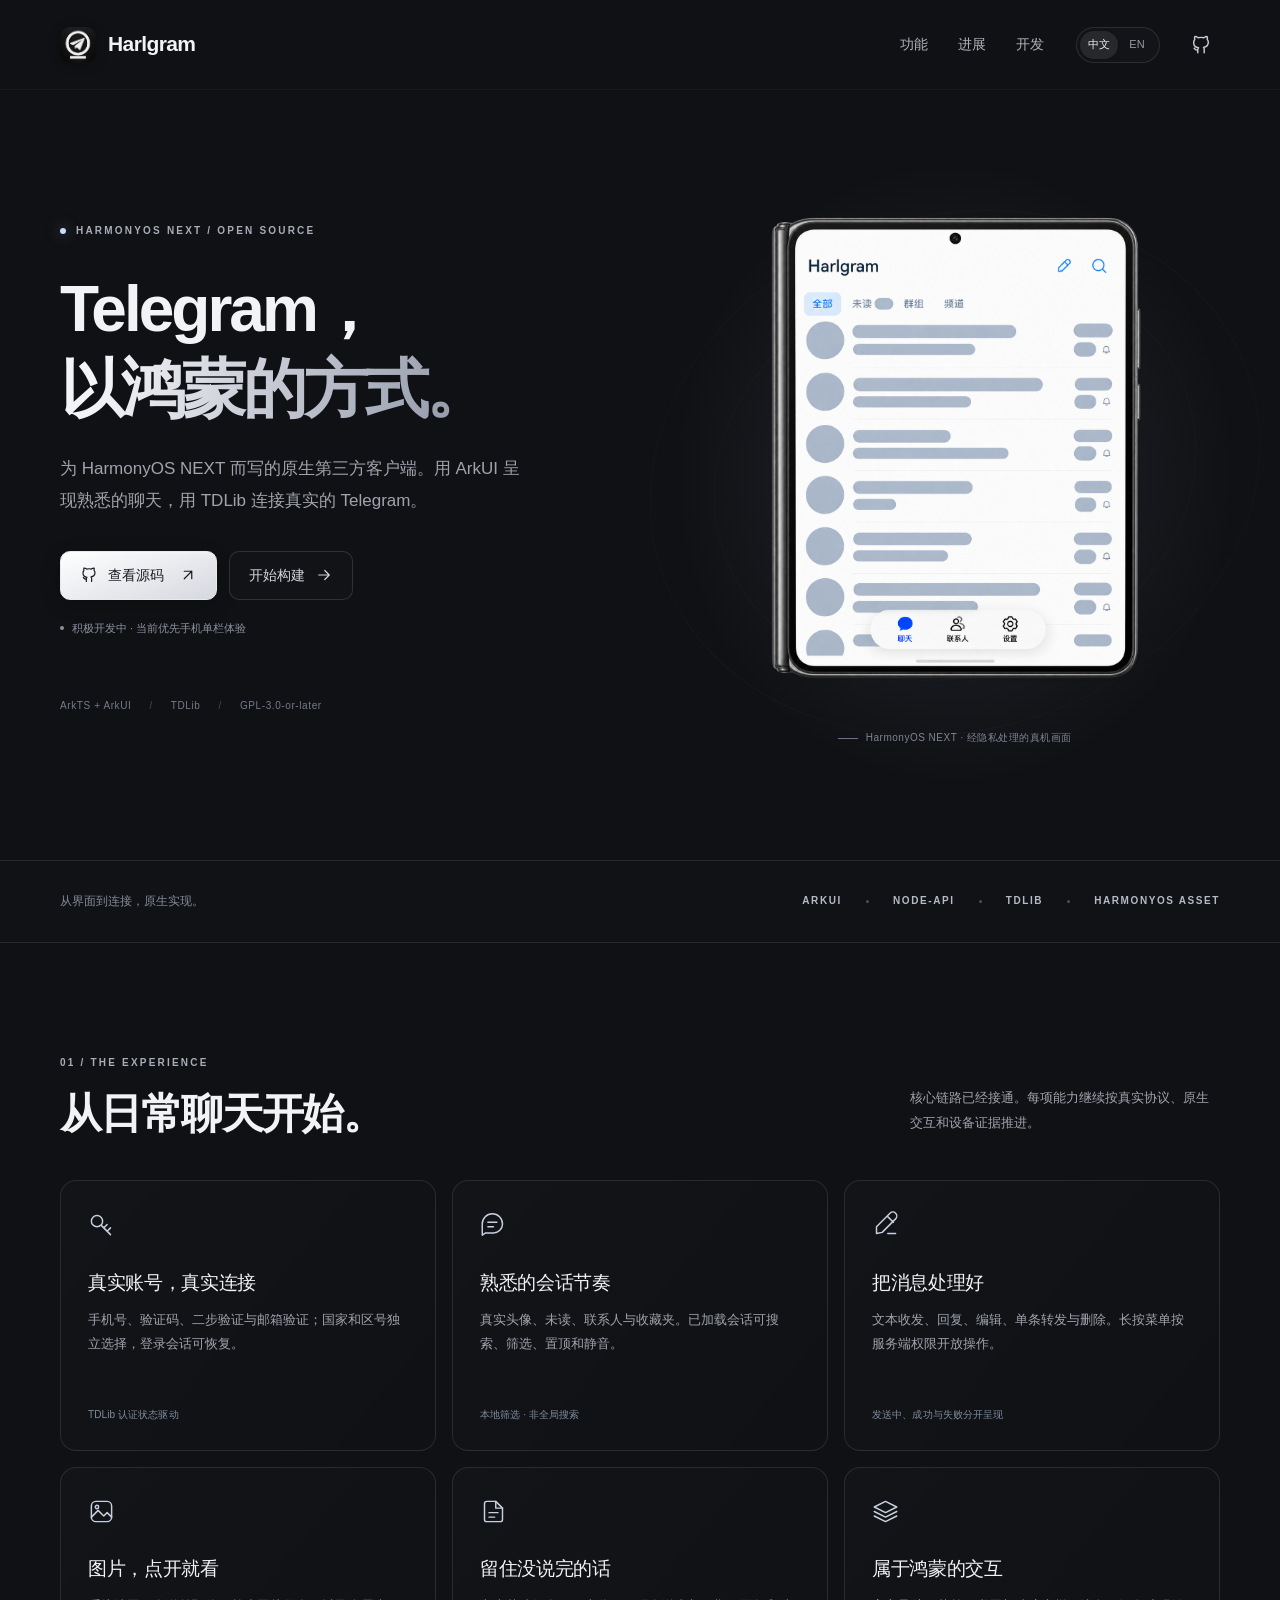
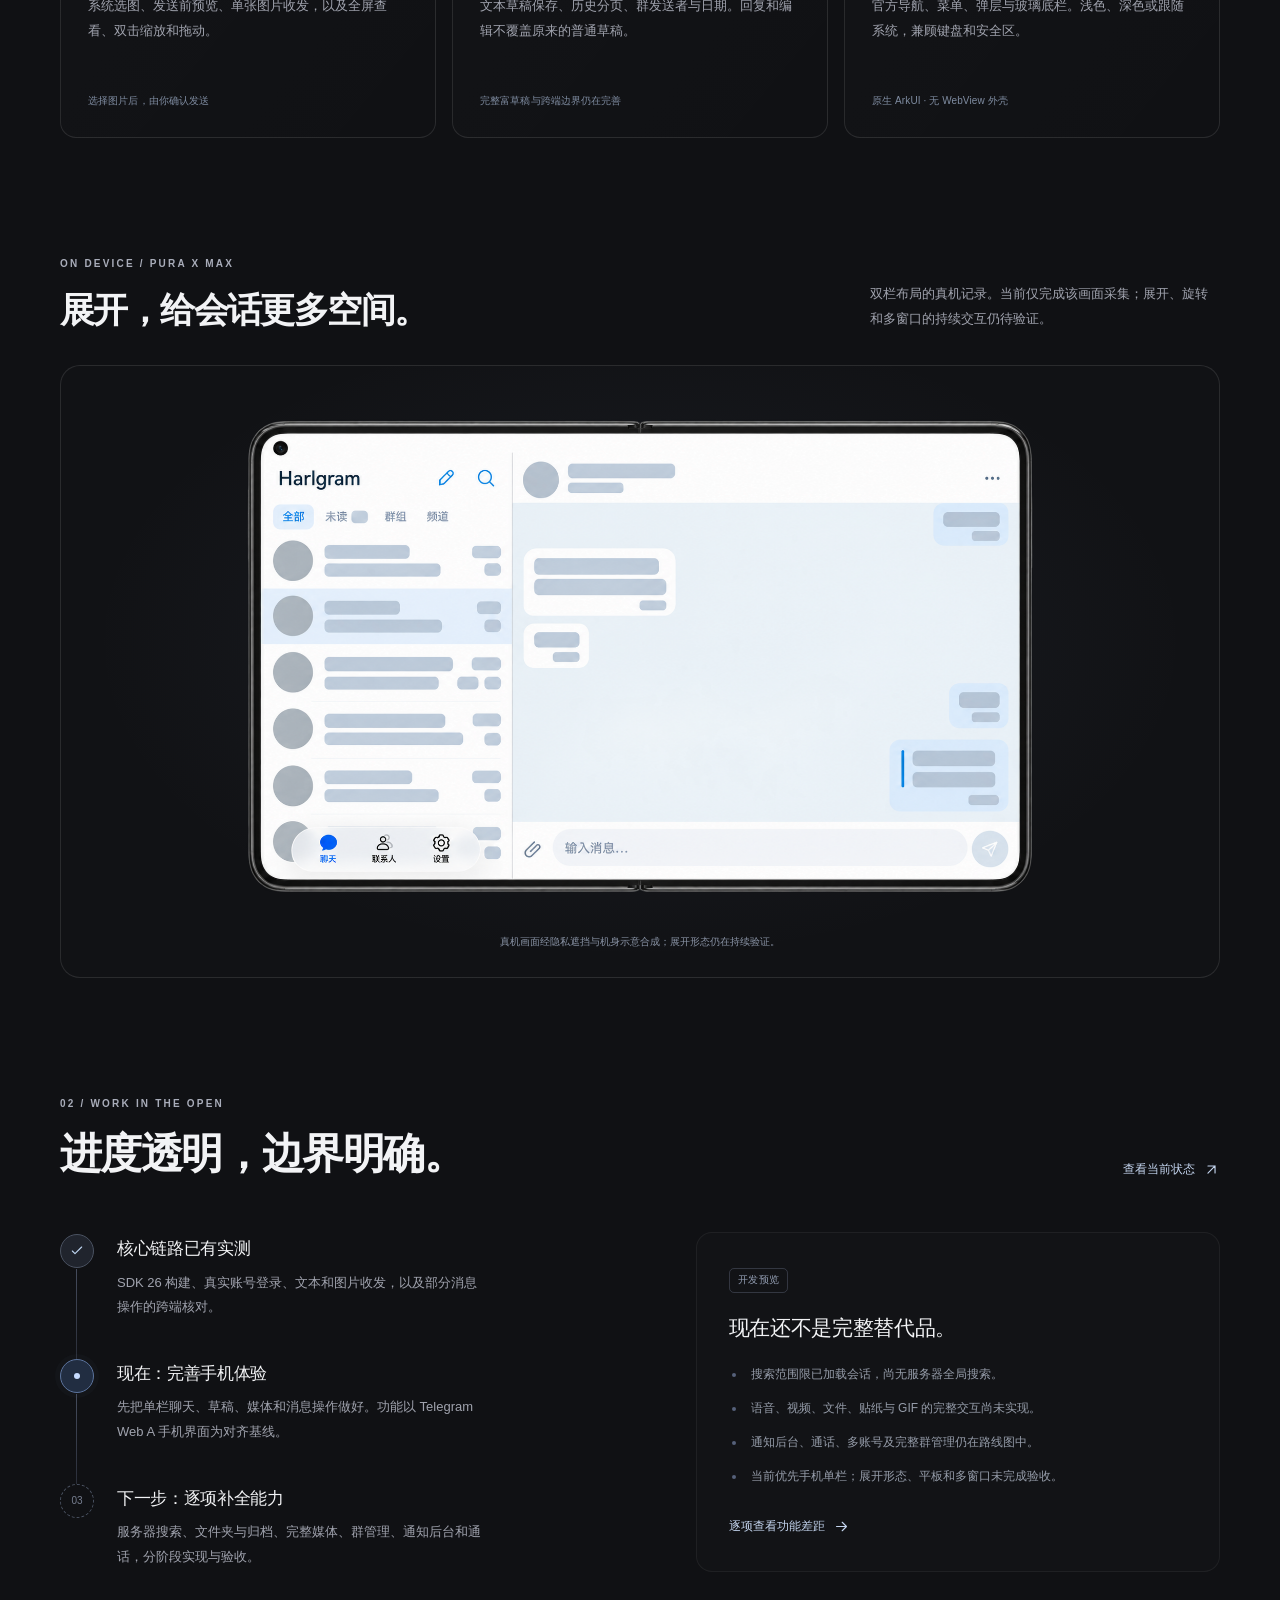
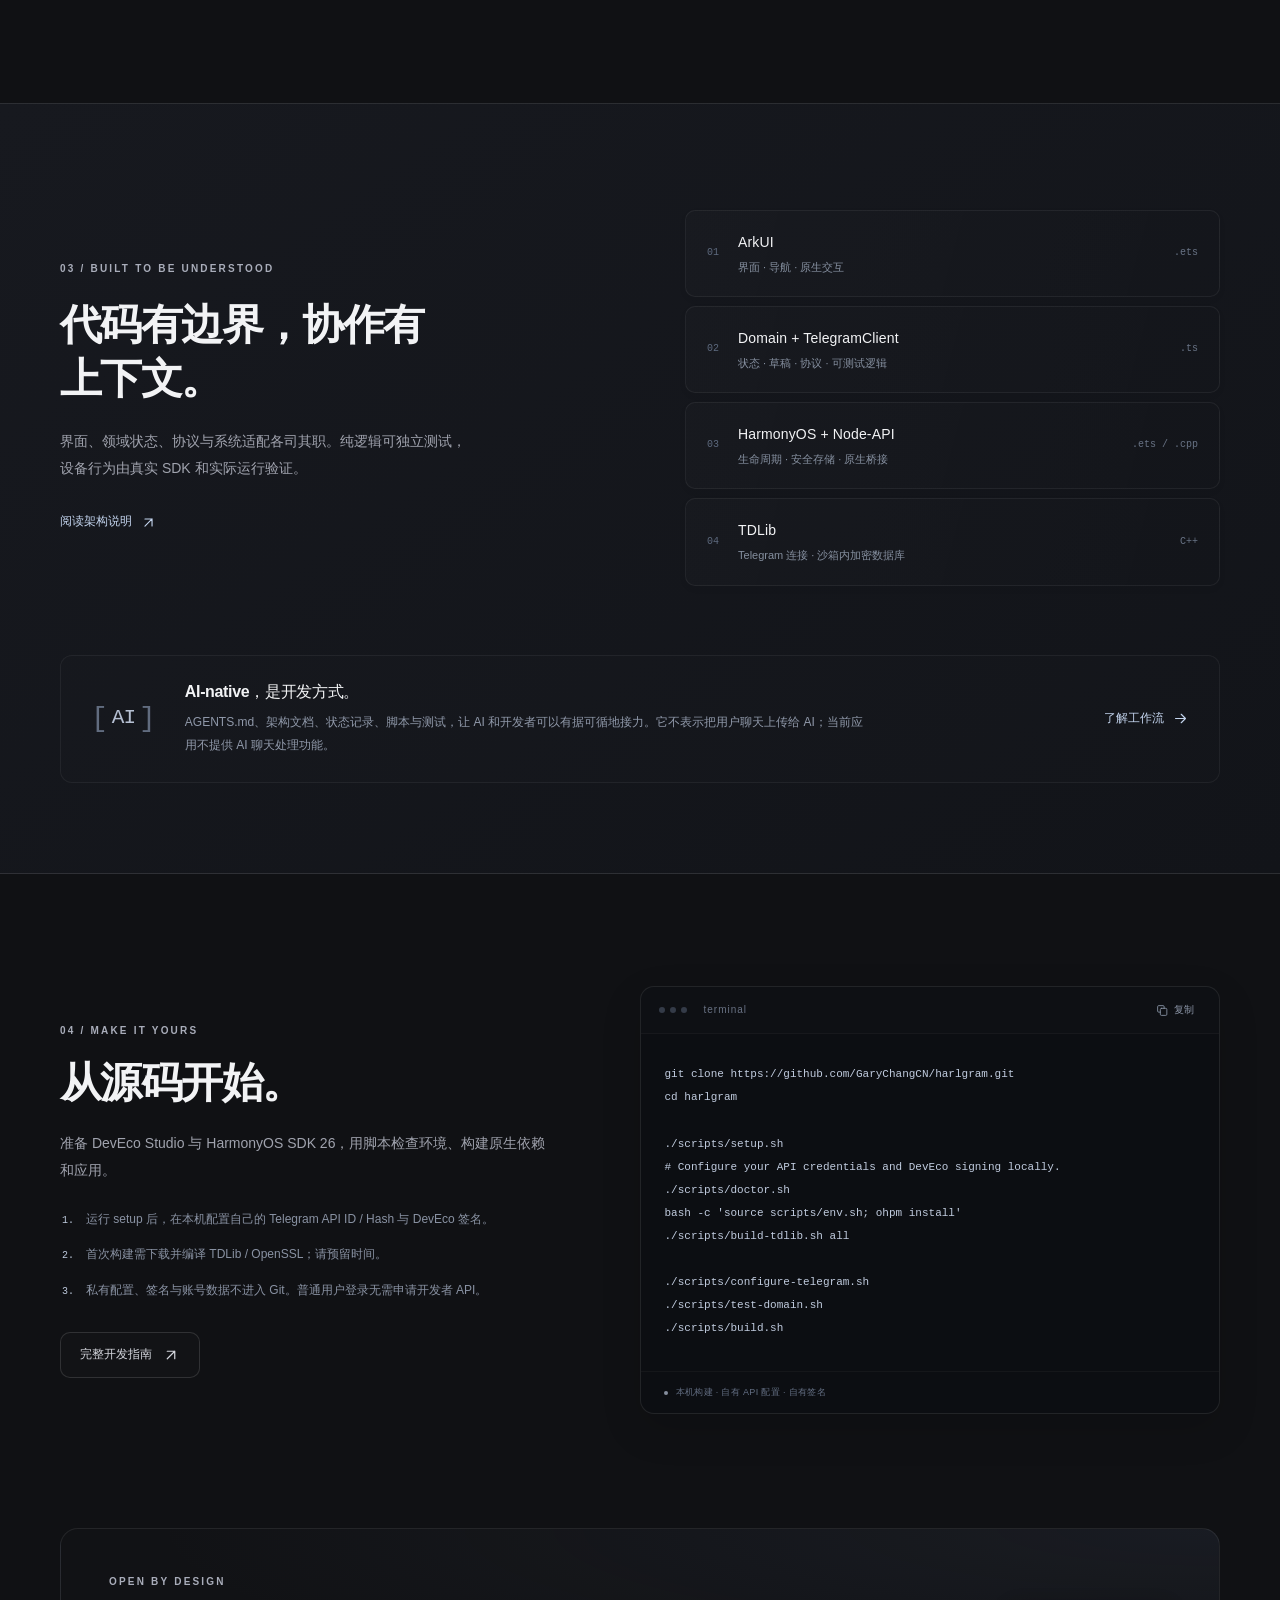
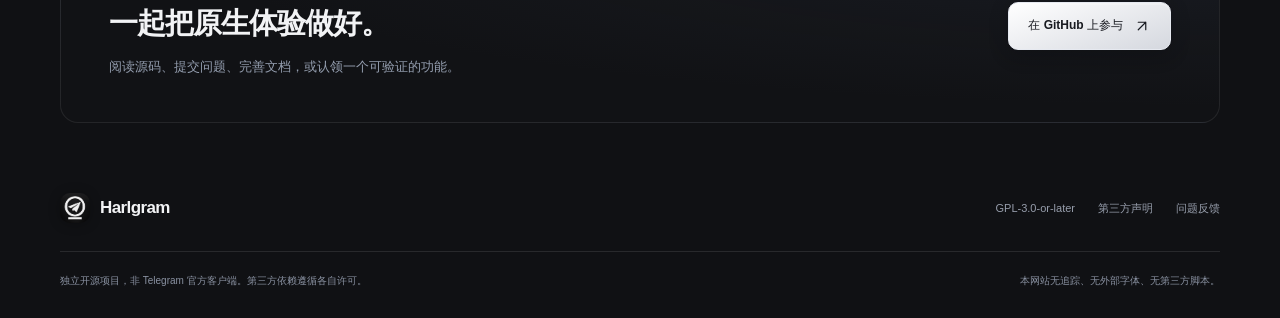
==== website/index.html @ e95feb3d "init" ====
<!doctype html>
<html lang="zh-CN">
<head>
  <meta charset="utf-8">
  <meta name="viewport" content="width=device-width, initial-scale=1">
  <meta name="theme-color" content="#101114">
  <meta name="description" content="Harlgram：面向 HarmonyOS NEXT 的开源原生 Telegram 第三方客户端。ArkUI、TDLib，以及可接力的 AI-native 开发工作流。">
  <meta property="og:type" content="website">
  <meta property="og:title" content="Harlgram — Telegram，以鸿蒙的方式。">
  <meta property="og:description" content="面向 HarmonyOS NEXT 的开源原生 Telegram 第三方客户端。">
  <meta property="og:url" content="https://garychangcn.github.io/harlgram/">
  <meta property="og:image" content="https://garychangcn.github.io/harlgram/assets/icon.png">
  <title>Harlgram — Telegram，以鸿蒙的方式。</title>
  <link rel="canonical" href="https://garychangcn.github.io/harlgram/">
  <link rel="icon" href="assets/icon.png" type="image/png">
  <link rel="stylesheet" href="styles.css">
  <script src="app.js" defer></script>
</head>
<body>
  <a class="skip-link" href="#main" data-i18n="skip">跳至内容</a>
  <svg class="icon-library" xmlns="http://www.w3.org/2000/svg" aria-hidden="true">
    <symbol id="arrow" viewBox="0 0 24 24"><path d="M5 12h14M13 6l6 6-6 6"/></symbol>
    <symbol id="external" viewBox="0 0 24 24"><path d="M7 17 17 7M7 7h10v10"/></symbol>
    <symbol id="github" viewBox="0 0 24 24"><path d="M8.5 20.5v-3c-3 .6-3-1.5-4-2m11 5v-3.8c0-1-.3-1.7-.8-2.1 2.6-.3 5.3-1.2 5.3-5.8A4.5 4.5 0 0 0 18.8 6c.1-.4.5-1.9-.1-3.2 0 0-1.1-.4-3.6 1.3a12 12 0 0 0-6.2 0C6.4 2.4 5.3 2.8 5.3 2.8 4.7 4.1 5.1 5.6 5.2 6A4.5 4.5 0 0 0 4 9.3c0 4.6 2.7 5.5 5.3 5.8-.5.4-.8 1.1-.8 2.1"/></symbol>
    <symbol id="chat" viewBox="0 0 24 24"><path d="M20 11.5a8 8 0 0 1-8 8H5l-3 2v-10a9 9 0 0 1 18 0Z"/><path d="M7 10h8M7 14h5"/></symbol>
    <symbol id="key" viewBox="0 0 24 24"><circle cx="8" cy="9" r="5"/><path d="m12 13 8 8m-3-3 3-3m-6 0 3-3"/></symbol>
    <symbol id="edit" viewBox="0 0 24 24"><path d="m14 5 5 5M4 20l5-1 12-12a2 2 0 0 0-5-5L4 14v6ZM14 20h7"/></symbol>
    <symbol id="photo" viewBox="0 0 24 24"><rect x="3" y="3" width="18" height="18" rx="4"/><circle cx="8" cy="8" r="1.5"/><path d="m3 17 6-6 5 5 3-3 4 4"/></symbol>
    <symbol id="draft" viewBox="0 0 24 24"><path d="M14 3H6a2 2 0 0 0-2 2v14a2 2 0 0 0 2 2h12a2 2 0 0 0 2-2V9l-6-6Z"/><path d="M14 3v6h6M8 13h8M8 17h5"/></symbol>
    <symbol id="layers" viewBox="0 0 24 24"><path d="m12 3 10 5-10 5L2 8l10-5Zm-10 9 10 5 10-5M2 16l10 5 10-5"/></symbol>
    <symbol id="check" viewBox="0 0 24 24"><path d="m5 12 4 4L19 6"/></symbol>
    <symbol id="copy" viewBox="0 0 24 24"><rect x="8" y="8" width="12" height="13" rx="2"/><path d="M15 8V5a2 2 0 0 0-2-2H5a2 2 0 0 0-2 2v8a2 2 0 0 0 2 2h3"/></symbol>
  </svg>

  <header class="site-header">
    <div class="container header-inner">
      <a class="brand" href="#" aria-label="Harlgram"><img src="assets/icon.png" width="36" height="36" alt=""><span>Harlgram</span></a>
      <nav class="main-nav" aria-label="主导航" data-i18n-aria="navigation">
        <a href="#features" data-i18n="nav.features">功能</a>
        <a href="#progress" data-i18n="nav.progress">进展</a>
        <a href="#develop" data-i18n="nav.develop">开发</a>
      </nav>
      <div class="header-actions">
        <div class="language-switch" role="group" aria-label="语言 / Language">
          <button type="button" data-language="zh" aria-pressed="true">中文</button>
          <button type="button" data-language="en" aria-pressed="false" lang="en">EN</button>
        </div>
        <a class="github-icon" href="https://github.com/GaryChangCN/harlgram" aria-label="GitHub"><svg><use href="#github"/></svg></a>
      </div>
    </div>
  </header>

  <main id="main">
    <section class="hero container" aria-labelledby="hero-title">
      <div class="hero-copy">
        <p class="eyebrow"><span class="status-dot"></span> HARMONYOS NEXT / OPEN SOURCE</p>
        <h1 id="hero-title"><span data-i18n="hero.title1">Telegram，</span><br><span class="silver-text" data-i18n="hero.title2">以鸿蒙的方式。</span></h1>
        <p class="hero-description" data-i18n="hero.description">为 HarmonyOS NEXT 而写的原生第三方客户端。用 ArkUI 呈现熟悉的聊天，用 TDLib 连接真实的 Telegram。</p>
        <div class="hero-actions">
          <a class="button button-primary" href="https://github.com/GaryChangCN/harlgram"><svg><use href="#github"/></svg><span data-i18n="hero.source">查看源码</span><svg class="button-arrow"><use href="#external"/></svg></a>
          <a class="button button-secondary" href="#develop"><span data-i18n="hero.build">开始构建</span><svg><use href="#arrow"/></svg></a>
        </div>
        <p class="hero-note"><span class="small-dot"></span><span data-i18n="hero.note">积极开发中 · 当前优先手机单栏体验</span></p>
        <div class="hero-stack" aria-label="技术栈 / Technology stack"><span>ArkTS + ArkUI</span><span>TDLib</span><span>GPL-3.0-or-later</span></div>
      </div>
      <figure class="hero-visual">
        <div class="orbit orbit-one" aria-hidden="true"></div><div class="orbit orbit-two" aria-hidden="true"></div>
        <div class="phone-shell"><img class="app-screen" src="assets/app-phone.png" fetchpriority="high" alt="Harlgram 手机单栏真机画面，隐私遮挡并合成 Pura X Max 机身示意" data-i18n-alt="hero.screenshot"></div>
        <figcaption><span class="caption-line"></span><span data-i18n="hero.caption">HarmonyOS NEXT · 经隐私处理的真机画面</span></figcaption>
      </figure>
    </section>

    <div class="foundation-strip">
      <div class="container foundation-inner"><p data-i18n="foundation.label">从界面到连接，原生实现。</p><div><span>ARKUI</span><i></i><span>NODE-API</span><i></i><span>TDLIB</span><i></i><span>HARMONYOS ASSET</span></div></div>
    </div>

    <section class="section container" id="features" aria-labelledby="features-title">
      <div class="section-heading"><div><p class="eyebrow">01 / THE EXPERIENCE</p><h2 id="features-title" data-i18n="features.title">从日常聊天开始。</h2></div><p data-i18n="features.intro">核心链路已经接通。每项能力继续按真实协议、原生交互和设备证据推进。</p></div>
      <div class="features-grid">
        <article class="feature-card"><svg class="feature-icon"><use href="#key"/></svg><h3 data-i18n="feature.auth.title">真实账号，真实连接</h3><p data-i18n="feature.auth.text">手机号、验证码、二步验证与邮箱验证；国家和区号独立选择，登录会话可恢复。</p><span class="feature-detail" data-i18n="feature.auth.detail">TDLib 认证状态驱动</span></article>
        <article class="feature-card"><svg class="feature-icon"><use href="#chat"/></svg><h3 data-i18n="feature.chats.title">熟悉的会话节奏</h3><p data-i18n="feature.chats.text">真实头像、未读、联系人与收藏夹。已加载会话可搜索、筛选、置顶和静音。</p><span class="feature-detail" data-i18n="feature.chats.detail">本地筛选 · 非全局搜索</span></article>
        <article class="feature-card"><svg class="feature-icon"><use href="#edit"/></svg><h3 data-i18n="feature.messages.title">把消息处理好</h3><p data-i18n="feature.messages.text">文本收发、回复、编辑、单条转发与删除。长按菜单按服务端权限开放操作。</p><span class="feature-detail" data-i18n="feature.messages.detail">发送中、成功与失败分开呈现</span></article>
        <article class="feature-card"><svg class="feature-icon"><use href="#photo"/></svg><h3 data-i18n="feature.photos.title">图片，点开就看</h3><p data-i18n="feature.photos.text">系统选图、发送前预览、单张图片收发，以及全屏查看、双击缩放和拖动。</p><span class="feature-detail" data-i18n="feature.photos.detail">选择图片后，由你确认发送</span></article>
        <article class="feature-card"><svg class="feature-icon"><use href="#draft"/></svg><h3 data-i18n="feature.drafts.title">留住没说完的话</h3><p data-i18n="feature.drafts.text">文本草稿保存、历史分页、群发送者与日期。回复和编辑不覆盖原来的普通草稿。</p><span class="feature-detail" data-i18n="feature.drafts.detail">完整富草稿与跨端边界仍在完善</span></article>
        <article class="feature-card"><svg class="feature-icon"><use href="#layers"/></svg><h3 data-i18n="feature.native.title">属于鸿蒙的交互</h3><p data-i18n="feature.native.text">官方导航、菜单、弹层与玻璃底栏。浅色、深色或跟随系统，兼顾键盘和安全区。</p><span class="feature-detail" data-i18n="feature.native.detail">原生 ArkUI · 无 WebView 外壳</span></article>
      </div>
    </section>

    <section class="section container device-section" aria-labelledby="device-title">
      <div class="device-heading"><div><p class="eyebrow">ON DEVICE / PURA X MAX</p><h2 id="device-title" data-i18n="device.title">展开，给会话更多空间。</h2></div><p data-i18n="device.text">双栏布局的真机记录。当前仅完成该画面采集；展开、旋转和多窗口的持续交互仍待验证。</p></div>
      <figure class="unfolded-figure"><img src="assets/app-unfolded.png" loading="lazy" alt="Harlgram 展开双栏真机画面，隐私遮挡并合成 Pura X Max 机身示意" data-i18n-alt="device.screenshot"><figcaption data-i18n="device.caption">真机画面经隐私遮挡与机身示意合成；展开形态仍在持续验证。</figcaption></figure>
    </section>

    <section class="section container" id="progress" aria-labelledby="progress-title">
      <div class="section-heading"><div><p class="eyebrow">02 / WORK IN THE OPEN</p><h2 id="progress-title" data-i18n="progress.title">进度透明，边界明确。</h2></div><a class="text-link" href="https://github.com/GaryChangCN/harlgram/blob/main/docs/STATUS.md"><span data-i18n="progress.status">查看当前状态</span><svg><use href="#external"/></svg></a></div>
      <div class="progress-layout">
        <div class="milestones">
          <div class="milestone"><span class="milestone-marker"><svg><use href="#check"/></svg></span><div><h3 data-i18n="progress.one.title">核心链路已有实测</h3><p data-i18n="progress.one.text">SDK 26 构建、真实账号登录、文本和图片收发，以及部分消息操作的跨端核对。</p></div></div>
          <div class="milestone"><span class="milestone-marker marker-current"><span></span></span><div><h3 data-i18n="progress.two.title">现在：完善手机体验</h3><p data-i18n="progress.two.text">先把单栏聊天、草稿、媒体和消息操作做好。功能以 Telegram Web A 手机界面为对齐基线。</p></div></div>
          <div class="milestone"><span class="milestone-marker marker-next">03</span><div><h3 data-i18n="progress.three.title">下一步：逐项补全能力</h3><p data-i18n="progress.three.text">服务器搜索、文件夹与归档、完整媒体、群管理、通知后台和通话，分阶段实现与验收。</p></div></div>
        </div>
        <aside class="limits-card"><span class="outline-tag" data-i18n="limits.badge">开发预览</span><h3 data-i18n="limits.title">现在还不是完整替代品。</h3><ul><li data-i18n="limits.search">搜索范围限已加载会话，尚无服务器全局搜索。</li><li data-i18n="limits.media">语音、视频、文件、贴纸与 GIF 的完整交互尚未实现。</li><li data-i18n="limits.platform">通知后台、通话、多账号及完整群管理仍在路线图中。</li><li data-i18n="limits.device">当前优先手机单栏；展开形态、平板和多窗口未完成验收。</li></ul><a class="text-link" href="https://github.com/GaryChangCN/harlgram/blob/main/docs/TELEGRAM_WEB_PARITY.md"><span data-i18n="limits.link">逐项查看功能差距</span><svg><use href="#arrow"/></svg></a></aside>
      </div>
    </section>

    <section class="engineering-section" id="engineering" aria-labelledby="engineering-title">
      <div class="container engineering-layout">
        <div class="engineering-copy"><p class="eyebrow">03 / BUILT TO BE UNDERSTOOD</p><h2 id="engineering-title" data-i18n="engineering.title">代码有边界，协作有上下文。</h2><p data-i18n="engineering.text">界面、领域状态、协议与系统适配各司其职。纯逻辑可独立测试，设备行为由真实 SDK 和实际运行验证。</p><a class="text-link" href="https://github.com/GaryChangCN/harlgram/blob/main/docs/ARCHITECTURE.md"><span data-i18n="engineering.link">阅读架构说明</span><svg><use href="#external"/></svg></a></div>
        <div class="architecture" role="list" aria-label="架构分层" data-i18n-aria="engineering.diagram">
          <div class="architecture-layer" role="listitem"><span class="layer-index">01</span><div><strong>ArkUI</strong><span data-i18n="architecture.ui">界面 · 导航 · 原生交互</span></div><span class="layer-file">.ets</span></div>
          <div class="architecture-layer" role="listitem"><span class="layer-index">02</span><div><strong>Domain + TelegramClient</strong><span data-i18n="architecture.domain">状态 · 草稿 · 协议 · 可测试逻辑</span></div><span class="layer-file">.ts</span></div>
          <div class="architecture-layer" role="listitem"><span class="layer-index">03</span><div><strong>HarmonyOS + Node-API</strong><span data-i18n="architecture.platform">生命周期 · 安全存储 · 原生桥接</span></div><span class="layer-file">.ets / .cpp</span></div>
          <div class="architecture-layer" role="listitem"><span class="layer-index">04</span><div><strong>TDLib</strong><span data-i18n="architecture.tdlib">Telegram 连接 · 沙箱内加密数据库</span></div><span class="layer-file">C++</span></div>
        </div>
      </div>
      <div class="container"><div class="ai-card"><div class="ai-mark" aria-hidden="true">[<span>AI</span>]</div><div><h3 data-i18n="ai.title">AI-native，是开发方式。</h3><p data-i18n="ai.text">AGENTS.md、架构文档、状态记录、脚本与测试，让 AI 和开发者可以有据可循地接力。它不表示把用户聊天上传给 AI；当前应用不提供 AI 聊天处理功能。</p></div><a class="text-link" href="https://github.com/GaryChangCN/harlgram/blob/main/docs/AI_WORKFLOW.md"><span data-i18n="ai.link">了解工作流</span><svg><use href="#arrow"/></svg></a></div></div>
    </section>

    <section class="section container develop-layout" id="develop" aria-labelledby="develop-title">
      <div class="develop-copy"><p class="eyebrow">04 / MAKE IT YOURS</p><h2 id="develop-title" data-i18n="develop.title">从源码开始。</h2><p data-i18n="develop.text">准备 DevEco Studio 与 HarmonyOS SDK 26，用脚本检查环境、构建原生依赖和应用。</p><ol class="setup-notes"><li data-i18n="develop.config">运行 setup 后，在本机配置自己的 Telegram API ID / Hash 与 DevEco 签名。</li><li data-i18n="develop.native">首次构建需下载并编译 TDLib / OpenSSL；请预留时间。</li><li data-i18n="develop.safety">私有配置、签名与账号数据不进入 Git。普通用户登录无需申请开发者 API。</li></ol><a class="button button-secondary" href="https://github.com/GaryChangCN/harlgram/blob/main/docs/DEVELOPMENT.md"><span data-i18n="develop.guide">完整开发指南</span><svg><use href="#external"/></svg></a></div>
      <div class="terminal"><div class="terminal-header"><div class="terminal-dots" aria-hidden="true"><span></span><span></span><span></span></div><span>terminal</span><button class="copy-button" id="copy-command" type="button" hidden><svg><use href="#copy"/></svg><span data-i18n="develop.copy">复制</span></button></div><pre tabindex="0" aria-label="开发命令" data-i18n-aria="develop.commands"><code id="build-commands">git clone https://github.com/GaryChangCN/harlgram.git
cd harlgram

./scripts/setup.sh
# Configure your API credentials and DevEco signing locally.
./scripts/doctor.sh
bash -c 'source scripts/env.sh; ohpm install'
./scripts/build-tdlib.sh all

./scripts/configure-telegram.sh
./scripts/test-domain.sh
./scripts/build.sh</code></pre><div class="terminal-footer"><span class="small-dot"></span><span data-i18n="develop.footer">本机构建 · 自有 API 配置 · 自有签名</span></div><p id="copy-status" class="sr-only" role="status" aria-live="polite"></p></div>
    </section>

    <section class="container open-source-section" aria-labelledby="open-title"><div><p class="eyebrow">OPEN BY DESIGN</p><h2 id="open-title" data-i18n="open.title">一起把原生体验做好。</h2><p data-i18n="open.text">阅读源码、提交问题、完善文档，或认领一个可验证的功能。</p></div><a class="button button-primary" href="https://github.com/GaryChangCN/harlgram"><span data-i18n="open.link">在 GitHub 上参与</span><svg><use href="#external"/></svg></a></section>
  </main>

  <footer class="site-footer container"><div class="footer-main"><a class="brand" href="#"><img src="assets/icon.png" alt="" width="30" height="30"><span>Harlgram</span></a><div class="footer-links"><a href="https://github.com/GaryChangCN/harlgram/blob/main/LICENSE">GPL-3.0-or-later</a><a href="https://github.com/GaryChangCN/harlgram/blob/main/THIRD_PARTY_NOTICES.md" data-i18n="footer.notices">第三方声明</a><a href="https://github.com/GaryChangCN/harlgram/issues" data-i18n="footer.issues">问题反馈</a></div></div><div class="footer-bottom"><p data-i18n="footer.disclaimer">独立开源项目，非 Telegram 官方客户端。第三方依赖遵循各自许可。</p><p data-i18n="footer.privacy">本网站无追踪、无外部字体、无第三方脚本。</p></div></footer>
</body>
</html>
---- website/styles.css ----
/* Local system fonts; all visuals render without a third-party request. */
:root {
  color-scheme:dark;
  --bg:#101114;
  --surface:#17181d;
  --text:#f2f3f5;
  --muted:#a0a3ae;
  --line:rgba(255,255,255,.1);
  --blue:#a0c8ff;
  --font:-apple-system,BlinkMacSystemFont,"Segoe UI","PingFang SC","Hiragino Sans GB","Microsoft YaHei",sans-serif;
}
* {
  box-sizing:border-box;
}
html {
  scroll-behavior:smooth;
  scroll-padding-top:100px;
}
body {
  margin:0;
  background:var(--bg);
  color:var(--text);
  font-family:var(--font);
  font-size:16px;
  line-height:1.65;
  -webkit-font-smoothing:antialiased;
}
a {
  color:inherit;
  text-decoration:none;
}
button {
  font:inherit;
  color:inherit;
}
button,a {
  -webkit-tap-highlight-color:transparent;
}
button {
  cursor:pointer;
}
img {
  max-width:100%;
  height:auto;
}
svg {
  width:22px;
  height:22px;
  fill:none;
  stroke:currentColor;
  stroke-width:1.6;
  stroke-linecap:round;
  stroke-linejoin:round;
  flex-shrink:0;
}
h1,h2,h3,p,figure {
  margin:0;
}
h1,h2,h3 {
  line-height:1.2;
}
h2 {
  font-size:clamp(30px,3.25vw,44px);
  letter-spacing:-1.6px;
  font-weight:600;
}
h3 {
  font-weight:550;
  font-size:19px;
  letter-spacing:-.35px;
}
button:focus-visible,a:focus-visible,pre:focus-visible {
  outline:2px solid var(--blue);
  outline-offset:5px;
  border-radius:6px;
}
::selection {
  background:#49678b;
  color:#fff;
}
.container {
  width:min(1160px,calc(100% - 96px));
  margin-inline:auto;
}
.icon-library {
  position:absolute;
  width:0;
  height:0;
  overflow:hidden;
}
.sr-only {
  position:absolute;
  width:1px;
  height:1px;
  padding:0;
  margin:-1px;
  overflow:hidden;
  clip:rect(0,0,0,0);
  white-space:nowrap;
  border:0;
}
.skip-link {
  position:fixed;
  top:12px;
  left:16px;
  z-index:10;
  padding:10px 18px;
  background:#fff;
  color:#111;
  transform:translateY(-160%);
  border-radius:8px;
}
.skip-link:focus {
  transform:translateY(0);
}
.site-header {
  height:90px;
  position:relative;
  z-index:2;
  border-bottom:1px solid rgba(255,255,255,.045);
}
.header-inner {
  height:100%;
  display:flex;
  align-items:center;
  gap:32px;
}
.brand {
  display:inline-flex;
  align-items:center;
  gap:12px;
  font-size:21px;
  font-weight:650;
  letter-spacing:-.6px;
  flex-shrink:0;
}
.brand img {
  border-radius:10px;
  box-shadow:0 1px 12px #0004;
}
.main-nav {
  display:flex;
  gap:30px;
  margin-left:auto;
  color:#afb2bc;
  font-size:14px;
}
.main-nav a {
  padding:10px 0;
  transition:color .2s;
}
.main-nav a:hover {
  color:#fff;
}
.header-actions {
  display:flex;
  gap:22px;
  align-items:center;
}
.language-switch {
  display:flex;
  padding:3px;
  border:1px solid var(--line);
  border-radius:99px;
  background:#ffffff04;
}
.language-switch button {
  font-size:11px;
  border:0;
  background:transparent;
  color:#9599a5;
  min-width:38px;
  height:28px;
  border-radius:99px;
  padding:0 8px;
}
.language-switch button[aria-pressed=true] {
  color:#f2f2f5;
  background:#ffffff16;
  box-shadow:0 1px 3px #0003;
}
.github-icon {
  display:flex;
  padding:8px;
  color:#c7cad3;
}
.github-icon:hover {
  color:#fff;
}
.hero {
  display:grid;
  grid-template-columns:1.12fr 1fr;
  align-items:center;
  gap:36px;
  padding-top:80px;
  padding-bottom:83px;
  min-height:770px;
}
.hero-copy {
  position:relative;
  z-index:1;
  padding-bottom:10px;
}
.eyebrow {
  font-size:10px;
  font-weight:650;
  letter-spacing:2.2px;
  color:#a9adba;
  display:flex;
  align-items:center;
  gap:10px;
}
.status-dot {
  height:6px;
  width:6px;
  border-radius:100%;
  background:#c9dcfa;
  box-shadow:0 0 14px #aacfff80;
}
.hero h1 {
  font-size:clamp(42px,5vw,65px);
  font-weight:620;
  letter-spacing:-3px;
  line-height:1.25;
  margin-top:30px;
  white-space:nowrap;
}
.silver-text {
  background:linear-gradient(105deg,#f3f4f8 10%,#9298a9 95%);
  background-clip:text;
  -webkit-background-clip:text;
  color:transparent;
}
.hero-description {
  font-size:17px;
  color:var(--muted);
  line-height:1.9;
  max-width:460px;
  margin-top:24px;
}
.hero-actions {
  display:flex;
  align-items:center;
  gap:12px;
  margin-top:33px;
}
.button {
  display:inline-flex;
  align-items:center;
  justify-content:center;
  gap:10px;
  min-height:48px;
  padding:12px 19px;
  border:1px solid transparent;
  border-radius:10px;
  font-size:14px;
  font-weight:550;
  transition:transform .2s,background .2s,box-shadow .2s;
  white-space:nowrap;
}
.button svg {
  width:18px;
  height:18px;
}
.button-primary {
  color:#191b21;
  background:linear-gradient(160deg,#fff,#d5d8df);
  box-shadow:0 2px 1px #fff4 inset,0 5px 20px #0003;
  border-color:#e6e9f0;
}
.button-primary:hover {
  transform:translateY(-2px);
  box-shadow:0 2px 1px #fff4 inset,0 8px 26px #0005;
}
.button-secondary {
  border-color:#ffffff20;
  background:#ffffff03;
  color:#d5d7de;
}
.button-secondary:hover {
  background:#ffffff0a;
  transform:translateY(-2px);
}
.button-arrow {
  margin-left:5px;
}
.hero-note {
  display:flex;
  align-items:center;
  gap:8px;
  font-size:11px;
  color:#8c919f;
  margin-top:19px;
}
.small-dot {
  display:inline-block;
  width:4px;
  height:4px;
  border-radius:50%;
  background:#868e9e;
  flex-shrink:0;
}
.hero-stack {
  display:flex;
  gap:18px;
  color:#747b8a;
  font-size:10px;
  letter-spacing:.6px;
  margin-top:61px;
}
.hero-stack span+span:before {
  content:"/";
  color:#454a56;
  margin-right:18px;
}
.hero-visual {
  position:relative;
  isolation:isolate;
  display:flex;
  flex-direction:column;
  align-items:center;
  justify-content:center;
  padding:15px 30px;
}
.hero-visual:before {
  content:"";
  position:absolute;
  z-index:-2;
  inset:-50px -40px;
  background:radial-gradient(ellipse at center,rgba(135,153,193,.15),transparent 65%);
  pointer-events:none;
}
.orbit {
  position:absolute;
  z-index:-1;
  border:1px solid #ffffff06;
  border-radius:50%;
  pointer-events:none;
}
.orbit-one {
  width:490px;
  height:490px;
  transform:rotate(-18deg) scaleY(.83);
}
.orbit-two {
  width:620px;
  height:620px;
  transform:rotate(-18deg) scaleY(.83);
}
.hero-visual figcaption {
  display:flex;
  align-items:center;
  gap:8px;
  color:#7e8595;
  font-size:10px;
  letter-spacing:.5px;
  margin-top:30px;
}
.caption-line {
  height:1px;
  width:20px;
  background:#697386;
}
.foundation-strip {
  border-top:1px solid var(--line);
  border-bottom:1px solid var(--line);
  background:#ffffff01;
}
.foundation-inner {
  min-height:81px;
  display:flex;
  align-items:center;
  justify-content:space-between;
  gap:30px;
}
.foundation-inner p {
  font-size:12px;
  color:#858b99;
}
.foundation-inner>div {
  display:flex;
  align-items:center;
  gap:24px;
  color:#b5bac7;
  font-size:10px;
  font-weight:600;
  letter-spacing:1.6px;
}
.foundation-inner i {
  width:3px;
  height:3px;
  background:#494f5c;
  border-radius:50%;
}
.section {
  padding-top:112px;
  padding-bottom:6px;
}
.section-heading {
  display:flex;
  align-items:flex-end;
  justify-content:space-between;
  gap:50px;
  margin-bottom:42px;
}
.section-heading h2 {
  margin-top:17px;
}
.section-heading>p {
  max-width:310px;
  font-size:13px;
  color:var(--muted);
  line-height:1.9;
  padding-bottom:3px;
}
.features-grid {
  display:grid;
  grid-template-columns:repeat(3,1fr);
  gap:16px;
}
.feature-card {
  padding:30px 27px 27px;
  background:linear-gradient(130deg,#ffffff04,#ffffff01);
  border:1px solid var(--line);
  border-radius:16px;
  transition:background .2s,border-color .2s;
}
.feature-card:hover {
  background:#ffffff04;
  border-color:#ffffff23;
}
.feature-icon {
  width:27px;
  height:27px;
  color:#c8d0df;
  stroke-width:1.3;
  margin-bottom:25px;
}
.feature-card h3 {
  margin-bottom:13px;
}
.feature-card p {
  font-size:13px;
  color:var(--muted);
  line-height:1.9;
  min-height:75px;
}
.feature-detail {
  display:block;
  color:#6f7b90;
  font-size:10px;
  margin-top:24px;
  letter-spacing:.1px;
}
.text-link {
  display:inline-flex;
  align-items:center;
  gap:8px;
  color:#c4d5ef;
  font-size:12px;
  font-weight:500;
  line-height:1.6;
}
.text-link svg {
  width:17px;
  height:17px;
  transition:transform .2s;
}
.text-link:hover svg {
  transform:translate(2px,-1px);
}
.text-link:hover {
  color:#fff;
}
.progress-layout {
  display:grid;
  grid-template-columns:1.06fr 1fr;
  gap:80px;
  align-items:center;
}
.milestones {
  display:flex;
  flex-direction:column;
  gap:39px;
  padding:13px 0;
}
.milestone {
  position:relative;
  display:flex;
  gap:23px;
}
.milestone:not(:last-child):before {
  content:"";
  position:absolute;
  top:35px;
  bottom:-40px;
  left:16px;
  width:1px;
  background:linear-gradient(#454c5d,#2a2e39);
}
.milestone-marker {
  border:1px solid #4a5261;
  flex:0 0 34px;
  width:34px;
  height:34px;
  display:flex;
  align-items:center;
  justify-content:center;
  border-radius:50%;
  background:#20242d;
  color:#c1d8f5;
}
.milestone-marker svg {
  width:16px;
  height:16px;
}
.marker-current {
  border-color:#5c749d;
  background:#212d41;
  box-shadow:0 0 0 5px #a3c6ff06;
}
.marker-current>span {
  width:6px;
  height:6px;
  border-radius:50%;
  background:#c7dcff;
}
.marker-next {
  color:#777f91;
  font-size:10px;
  border-style:dashed;
  background:var(--bg);
}
.milestone h3 {
  font-size:17px;
  margin:5px 0 11px;
}
.milestone p {
  font-size:13px;
  color:var(--muted);
  line-height:1.9;
  max-width:370px;
}
.limits-card {
  border:1px solid #ffffff0e;
  background:#ffffff03;
  border-radius:16px;
  padding:32px;
}
.outline-tag {
  display:inline-block;
  border:1px solid #8c99b445;
  border-radius:5px;
  color:#929db2;
  font-size:10px;
  padding:3px 8px;
  letter-spacing:.4px;
  margin-bottom:19px;
}
.limits-card h3 {
  font-size:21px;
  line-height:1.5;
}
.limits-card ul {
  padding-left:17px;
  margin:20px 0 25px;
  color:#959ca9;
  font-size:12px;
  line-height:1.9;
}
.limits-card li {
  padding-left:5px;
  margin:11px 0;
}
.limits-card li::marker {
  color:#56617a;
}
.engineering-section {
  margin-top:114px;
  padding:90px 0;
  background:linear-gradient(145deg,#17191f,#121419);
  border-top:1px solid var(--line);
  border-bottom:1px solid var(--line);
}
.engineering-layout {
  display:grid;
  grid-template-columns:1fr 1fr;
  gap:90px;
  align-items:center;
}
.engineering-copy h2 {
  margin:20px 0 22px;
  max-width:400px;
  line-height:1.3;
}
.engineering-copy>p:not(.eyebrow) {
  font-size:14px;
  line-height:1.95;
  color:var(--muted);
  max-width:410px;
  margin-bottom:25px;
}
.architecture {
  padding:7px 0;
}
.architecture-layer {
  display:flex;
  align-items:center;
  gap:19px;
  padding:20px 21px;
  border:1px solid #ffffff0f;
  border-radius:10px;
  margin:9px 0;
  background:linear-gradient(105deg,#ffffff04,#ffffff01);
  box-shadow:0 3px 9px #00000008;
}
.layer-index {
  color:#5d697e;
  font-size:10px;
  font-family:monospace;
}
.architecture-layer>div {
  display:flex;
  flex-direction:column;
  gap:4px;
}
.architecture-layer strong {
  font-size:14px;
  font-weight:500;
  letter-spacing:.15px;
}
.architecture-layer>div>span {
  font-size:11px;
  color:#858f9f;
}
.layer-file {
  margin-left:auto;
  color:#687385;
  font-family:monospace;
  font-size:10px;
  white-space:nowrap;
}
.ai-card {
  display:flex;
  gap:25px;
  align-items:center;
  margin-top:53px;
  padding:26px 30px;
  border:1px solid #ffffff0e;
  border-radius:12px;
  background:#ffffff02;
}
.ai-mark {
  font:300 28px/1 monospace;
  letter-spacing:4px;
  color:#616c7f;
  white-space:nowrap;
}
.ai-mark span {
  font-size:21px;
  color:#b5bfd2;
  letter-spacing:-1px;
  vertical-align:3px;
  margin-right:4px;
}
.ai-card h3 {
  font-size:16px;
  margin-bottom:10px;
}
.ai-card p {
  font-size:12px;
  line-height:1.9;
  color:#9099aa;
  max-width:690px;
}
.ai-card>.text-link {
  margin-left:auto;
  flex-shrink:0;
}
.develop-layout {
  display:grid;
  grid-template-columns:.92fr 1.08fr;
  gap:85px;
  align-items:center;
  padding-bottom:114px;
}
.develop-copy h2 {
  margin-top:19px;
}
.develop-copy>p:not(.eyebrow) {
  font-size:14px;
  color:var(--muted);
  line-height:1.9;
  margin:22px 0;
}
.setup-notes {
  padding-left:20px;
  font-size:12px;
  color:#8992a3;
  line-height:1.9;
  margin:24px 0 30px;
}
.setup-notes li {
  padding-left:6px;
  margin-bottom:13px;
}
.setup-notes li::marker {
  color:#bcc8db;
  font-family:monospace;
  font-size:10px;
}
.develop-copy>.button {
  font-size:12px;
  min-height:43px;
}
.terminal {
  min-width:0;
  border:1px solid #ffffff17;
  border-radius:14px;
  overflow:hidden;
  background:#0c0e12;
  box-shadow:0 15px 40px #0002;
}
.terminal-header {
  height:47px;
  display:flex;
  align-items:center;
  padding:0 18px;
  border-bottom:1px solid #ffffff09;
  gap:17px;
  background:#ffffff02;
  color:#687183;
  font-size:10px;
  letter-spacing:1px;
}
.terminal-dots {
  display:flex;
  gap:5px;
}
.terminal-dots span {
  width:6px;
  height:6px;
  border-radius:50%;
  background:#343b48;
}
.copy-button {
  margin-left:auto;
  display:flex;
  align-items:center;
  gap:5px;
  background:none;
  border:0;
  font-size:10px;
  color:#8b95a7;
  padding:7px;
  letter-spacing:0;
}
.copy-button[hidden] {
  display:none;
}
.copy-button svg {
  width:13px;
  height:13px;
}
.copy-button:hover {
  color:#fff;
}
.terminal pre {
  margin:0;
  padding:29px 24px 31px;
  overflow-x:auto;
  color:#c1ccdf;
  font:11px/2.1 ui-monospace,SFMono-Regular,Menlo,Consolas,monospace;
  tab-size:2;
  scrollbar-color:#3a414f #11141a;
}
.terminal code {
  font:inherit;
}
.terminal-footer {
  border-top:1px solid #ffffff09;
  padding:13px 23px;
  display:flex;
  align-items:center;
  gap:8px;
  color:#626d81;
  font-size:9px;
  letter-spacing:.35px;
}
.open-source-section {
  border:1px solid #ffffff14;
  border-radius:18px;
  background:radial-gradient(ellipse at 100% 0%,#46537024,transparent 65%),#ffffff02;
  padding:45px 48px;
  display:flex;
  align-items:center;
  justify-content:space-between;
  gap:40px;
}
.open-source-section h2 {
  font-size:29px;
  letter-spacing:-1px;
  margin-top:15px;
}
.open-source-section p:not(.eyebrow) {
  font-size:13px;
  color:#949eaf;
  margin-top:15px;
}
.open-source-section>.button {
  font-size:12px;
  flex-shrink:0;
}
.site-footer {
  padding-top:70px;
  padding-bottom:28px;
}
.footer-main {
  display:flex;
  align-items:center;
  justify-content:space-between;
  gap:25px;
  padding-bottom:28px;
  border-bottom:1px solid var(--line);
}
.footer-main .brand {
  font-size:17px;
  gap:10px;
}
.footer-links {
  display:flex;
  gap:23px;
  font-size:11px;
  color:#979eac;
}
.footer-links a:hover {
  color:#fff;
}
.footer-bottom {
  padding-top:21px;
  display:flex;
  justify-content:space-between;
  gap:20px;
  font-size:10px;
  color:#626b7c;
}
.reveal {
  animation:rise-in .7s both;
}
@keyframes rise-in {
  from {
    opacity:0;
    transform:translateY(15px);
  }
  to {
    opacity:1;
    transform:translateY(0);
  }
}
@media(min-width:1440px) {
  .hero {
    padding-top:100px;
    padding-bottom:100px;
    min-height:820px;
  }
  .hero h1 {
    font-size:67px;
  }
}
@media(max-width:1050px) {
  .container {
    width:calc(100% - 64px);
  }
  .hero {
    gap:15px;
    min-height:720px;
    padding-top:65px;
    padding-bottom:65px;
  }
  .hero h1 {
    font-size:49px;
    letter-spacing:-2.6px;
  }
  .hero-description {
    font-size:15px;
    max-width:390px;
  }
  .hero-visual {
    padding-inline:18px;
  }
  .orbit-one {
    width:360px;
    height:360px;
  }
  .orbit-two {
    width:440px;
    height:440px;
  }
  .hero-stack {
    font-size:9px;
    gap:10px;
  }
  .hero-stack span+span:before {
    margin-right:10px;
  }
  .foundation-inner>div {
    gap:15px;
    font-size:9px;
  }
  .features-grid {
    gap:12px;
  }
  .feature-card {
    padding:25px 21px;
  }
  .feature-card h3 {
    font-size:17px;
  }
  .feature-card p {
    font-size:12px;
    min-height:92px;
  }
  .feature-detail {
    font-size:9px;
  }
  .progress-layout {
    gap:45px;
  }
  .engineering-layout {
    gap:45px;
  }
  .develop-layout {
    gap:45px;
  }
  .ai-card {
    gap:20px;
  }
  .ai-card>.text-link {
    max-width:100px;
  }
  .section {
    padding-top:90px;
  }
  .engineering-section {
    margin-top:90px;
  }
  .footer-bottom {
    flex-direction:column;
    gap:6px;
  }
}
@media(max-width:760px) {
  .container {
    width:calc(100% - 40px);
  }
  .site-header {
    height:76px;
  }
  .header-inner {
    gap:18px;
  }
  .brand {
    font-size:18px;
    gap:9px;
  }
  .brand img {
    width:31px;
    height:31px;
  }
  .main-nav {
    gap:18px;
    font-size:12px;
  }
  .header-actions {
    gap:7px;
  }
  .github-icon {
    display:none;
  }
  .language-switch button {
    min-width:33px;
    height:26px;
  }
  .hero {
    grid-template-columns:1fr;
    text-align:center;
    gap:38px;
    padding-top:59px;
    padding-bottom:48px;
    min-height:auto;
  }
  .hero-copy {
    padding-bottom:0;
  }
  .hero .eyebrow {
    justify-content:center;
    font-size:9px;
    letter-spacing:1.7px;
  }
  .hero h1 {
    font-size:clamp(40px,7vw,56px);
    letter-spacing:-2px;
    margin-top:25px;
  }
  .hero-description {
    margin:20px auto 0;
    max-width:420px;
    font-size:14px;
    line-height:1.95;
  }
  .hero-actions {
    justify-content:center;
    margin-top:27px;
  }
  .hero-note {
    justify-content:center;
    margin-top:17px;
    font-size:10px;
  }
  .hero-stack {
    justify-content:center;
    margin-top:32px;
    gap:13px;
    font-size:9px;
  }
  .hero-stack span+span:before {
    margin-right:13px;
  }
  .hero-visual {
    padding:15px 15px 0;
  }
  .orbit-one {
    width:350px;
    height:350px;
  }
  .orbit-two {
    width:420px;
    height:420px;
    max-width:calc(100vw - 24px);
  }
  .hero-visual figcaption {
    margin-top:24px;
    font-size:9px;
  }
  .foundation-inner {
    padding-top:20px;
    padding-bottom:21px;
    min-height:auto;
    gap:14px;
    flex-direction:column;
  }
  .foundation-inner p {
    font-size:11px;
  }
  .foundation-inner>div {
    font-size:8px;
    letter-spacing:1px;
    gap:14px;
  }
  .section {
    padding-top:67px;
  }
  .section-heading {
    display:block;
    margin-bottom:27px;
  }
  .section-heading h2 {
    margin-top:15px;
  }
  .section-heading>p {
    max-width:100%;
    font-size:12px;
    margin-top:17px;
  }
  .section-heading>.text-link {
    margin-top:20px;
  }
  h2 {
    font-size:30px;
    letter-spacing:-1px;
  }
  .eyebrow {
    font-size:9px;
    letter-spacing:1.8px;
  }
  .features-grid {
    grid-template-columns:repeat(2,1fr);
    gap:12px;
  }
  .feature-card {
    padding:22px 19px 21px;
    border-radius:13px;
  }
  .feature-card h3 {
    font-size:16px;
    line-height:1.4;
    margin-bottom:11px;
  }
  .feature-icon {
    width:24px;
    height:24px;
    margin-bottom:19px;
  }
  .feature-card p {
    font-size:12px;
    min-height:0;
  }
  .feature-detail {
    margin-top:18px;
    font-size:9px;
  }
  .progress-layout {
    grid-template-columns:1fr;
    gap:35px;
  }
  .milestones {
    gap:28px;
    padding-right:10px;
  }
  .milestone {
    gap:18px;
  }
  .milestone h3 {
    font-size:16px;
    margin-top:6px;
  }
  .milestone p {
    font-size:12px;
    max-width:none;
  }
  .milestone:not(:last-child):before {
    bottom:-29px;
  }
  .limits-card {
    padding:25px;
    border-radius:13px;
  }
  .limits-card h3 {
    font-size:20px;
  }
  .limits-card ul {
    font-size:12px;
  }
  .engineering-section {
    margin-top:68px;
    padding:60px 0;
  }
  .engineering-layout {
    grid-template-columns:1fr;
    gap:28px;
  }
  .engineering-copy h2 {
    max-width:none;
    font-size:30px;
    margin-top:17px;
    margin-bottom:18px;
  }
  .engineering-copy>p:not(.eyebrow) {
    font-size:13px;
    max-width:none;
    margin-bottom:20px;
  }
  .architecture-layer {
    padding:17px 18px;
  }
  .architecture-layer strong {
    font-size:13px;
  }
  .architecture-layer>div>span {
    font-size:10px;
  }
  .layer-file {
    font-size:9px;
  }
  .ai-card {
    margin-top:27px;
    padding:22px;
    display:grid;
    grid-template-columns:35px 1fr;
    align-items:start;
    gap:17px;
  }
  .ai-mark {
    font-size:20px;
    letter-spacing:0;
    padding-top:3px;
  }
  .ai-mark span {
    font-size:15px;
    vertical-align:1px;
    letter-spacing:-1px;
    margin-right:1px;
  }
  .ai-card h3 {
    font-size:15px;
  }
  .ai-card p {
    font-size:11px;
  }
  .ai-card>.text-link {
    grid-column:2;
    max-width:none;
    margin-left:0;
    font-size:11px;
  }
  .develop-layout {
    grid-template-columns:1fr;
    gap:30px;
    padding-bottom:64px;
  }
  .develop-copy>p:not(.eyebrow) {
    font-size:13px;
  }
  .setup-notes {
    margin:20px 0 24px;
  }
  .terminal pre {
    font-size:10px;
    padding:24px 20px;
    line-height:2;
  }
  .terminal-footer {
    font-size:8px;
    padding:12px 18px;
  }
  .open-source-section {
    padding:30px 26px;
    display:block;
    border-radius:14px;
  }
  .open-source-section h2 {
    font-size:25px;
    line-height:1.4;
  }
  .open-source-section p:not(.eyebrow) {
    font-size:12px;
    line-height:1.8;
    margin-top:12px;
  }
  .open-source-section>.button {
    margin-top:23px;
    font-size:12px;
    min-height:44px;
  }
  .site-footer {
    padding-top:43px;
    padding-bottom:25px;
  }
  .footer-main {
    align-items:flex-start;
    gap:22px;
    flex-direction:column;
    padding-bottom:22px;
  }
  .footer-links {
    font-size:10px;
    gap:20px;
  }
  .footer-bottom {
    font-size:9px;
    line-height:1.9;
    padding-top:18px;
  }
}
@media(max-width:420px) {
  .container {
    width:calc(100% - 36px);
  }
  .header-inner {
    gap:12px;
    justify-content:space-between;
  }
  .main-nav {
    gap:14px;
    margin-left:0;
    font-size:11px;
  }
  .main-nav a:last-child {
    display:none;
  }
  .header-actions {
    gap:0;
  }
  .brand {
    font-size:17px;
  }
  .brand img {
    width:28px;
    height:28px;
  }
  .language-switch button {
    font-size:10px;
    min-width:30px;
    padding:0 6px;
  }
  .hero {
    padding-top:45px;
  }
  .hero h1 {
    font-size:39px;
    letter-spacing:-1.8px;
  }
  .hero-description {
    font-size:13px;
    padding:0 8px;
  }
  .hero-actions {
    gap:9px;
  }
  .button {
    font-size:12px;
    min-height:46px;
    padding:11px 14px;
  }
  .hero-stack {
    font-size:8px;
    gap:9px;
  }
  .hero-stack span+span:before {
    margin-right:9px;
  }
  .foundation-inner>div {
    gap:10px;
    font-size:7px;
  }
  .features-grid {
    grid-template-columns:1fr;
  }
  .feature-card {
    position:relative;
    padding:24px 22px 23px 69px;
  }
  .feature-icon {
    position:absolute;
    left:23px;
    top:26px;
    width:23px;
    height:23px;
  }
  .feature-card h3 {
    font-size:16px;
  }
  .feature-card p {
    font-size:12px;
  }
  .feature-detail {
    margin-top:14px;
  }
  .layer-file {
    display:none;
  }
  .hero-visual {
    padding-inline:18px;
  }
  .terminal pre {
    font-size:9px;
  }
  .footer-links {
    gap:15px;
  }
}
/* Device assets include their own illustrative hardware frame. */
.phone-shell {
  width:410px;
  max-width:100%;
  padding:0;
  border-radius:0;
  background:none;
  box-shadow:none;
  transform:none;
}
.phone-shell:after {
  display:none;
}
.app-screen {
  background:transparent;
  border-radius:0;
  aspect-ratio:auto;
  max-height:650px;
  object-fit:contain;
}
.device-heading {
  display:flex;
  justify-content:space-between;
  gap:50px;
  align-items:end;
}
.device-heading h2 {
  margin-top:17px;
  font-size:35px;
}
.device-heading>p {
  color:var(--muted);
  font-size:13px;
  line-height:1.9;
  max-width:350px;
}
.unfolded-figure {
  margin-top:34px;
  border:1px solid var(--line);
  border-radius:20px;
  padding:38px 8% 26px;
  background:radial-gradient(ellipse at 50% 45%,#8197c015,transparent 67%),#ffffff02;
  display:flex;
  flex-direction:column;
  align-items:center;
}
.unfolded-figure img {
  display:block;
  width:100%;
  max-width:820px;
  max-height:650px;
  object-fit:contain;
}
.unfolded-figure figcaption {
  text-align:center;
  font-size:10px;
  line-height:1.9;
  color:#8993a5;
  margin-top:23px;
  max-width:640px;
}
.footer-bottom {
  color:#8991a1;
}
.feature-detail {
  color:#7f8ca1;
}
main {
  overflow:clip;
}
.hero-copy,.hero-visual {
  min-width:0;
}
html[lang=en] .hero h1 {
  font-size:clamp(30px,3.65vw,50px);
  letter-spacing:-2px;
}
html[lang=en] .feature-card p {
  min-height:100px;
}
html[lang=en] .feature-detail {
  line-height:1.7;
}
html[lang=en] .section-heading>p {
  max-width:360px;
}
@media(min-width:761px) {
  .hero {
    grid-template-columns:minmax(0,1.12fr) minmax(0,1fr);
  }
}
@media(max-width:760px) {
  .phone-shell {
    width:288px;
    max-width:100%;
  }
  .hero {
    gap:26px;
  }
  .hero-stack {
    margin-top:24px;
  }
  .hero-visual {
    padding-top:8px;
  }
  .device-heading {
    display:block;
  }
  .device-heading h2 {
    font-size:29px;
  }
  .device-heading>p {
    max-width:none;
    margin-top:18px;
    font-size:12px;
  }
  .unfolded-figure {
    padding:24px 12px 20px;
    border-radius:14px;
    margin-top:26px;
  }
  .unfolded-figure figcaption {
    font-size:9px;
    margin:17px 10px 0;
  }
  html[lang=en] .hero h1 {
    font-size:clamp(26px,8.2vw,43px);
    letter-spacing:-1.4px;
  }
  html[lang=en] .feature-card p {
    min-height:0;
  }
  html[lang=en] .section-heading>p {
    max-width:none;
  }
}
@media(max-width:360px) {
  .main-nav a:nth-child(2) {
    display:none;
  }
}
@media(max-width:420px) {
  .hero {
    padding-top:38px;
  }
}
@media(prefers-reduced-motion:reduce) {
  html {
    scroll-behavior:auto;
  }
  *,*:before,*:after {
    animation:none!important;
    transition:none!important;
  }
  .button:hover {
    transform:none;
  }
  .text-link:hover svg {
    transform:none;
  }
}
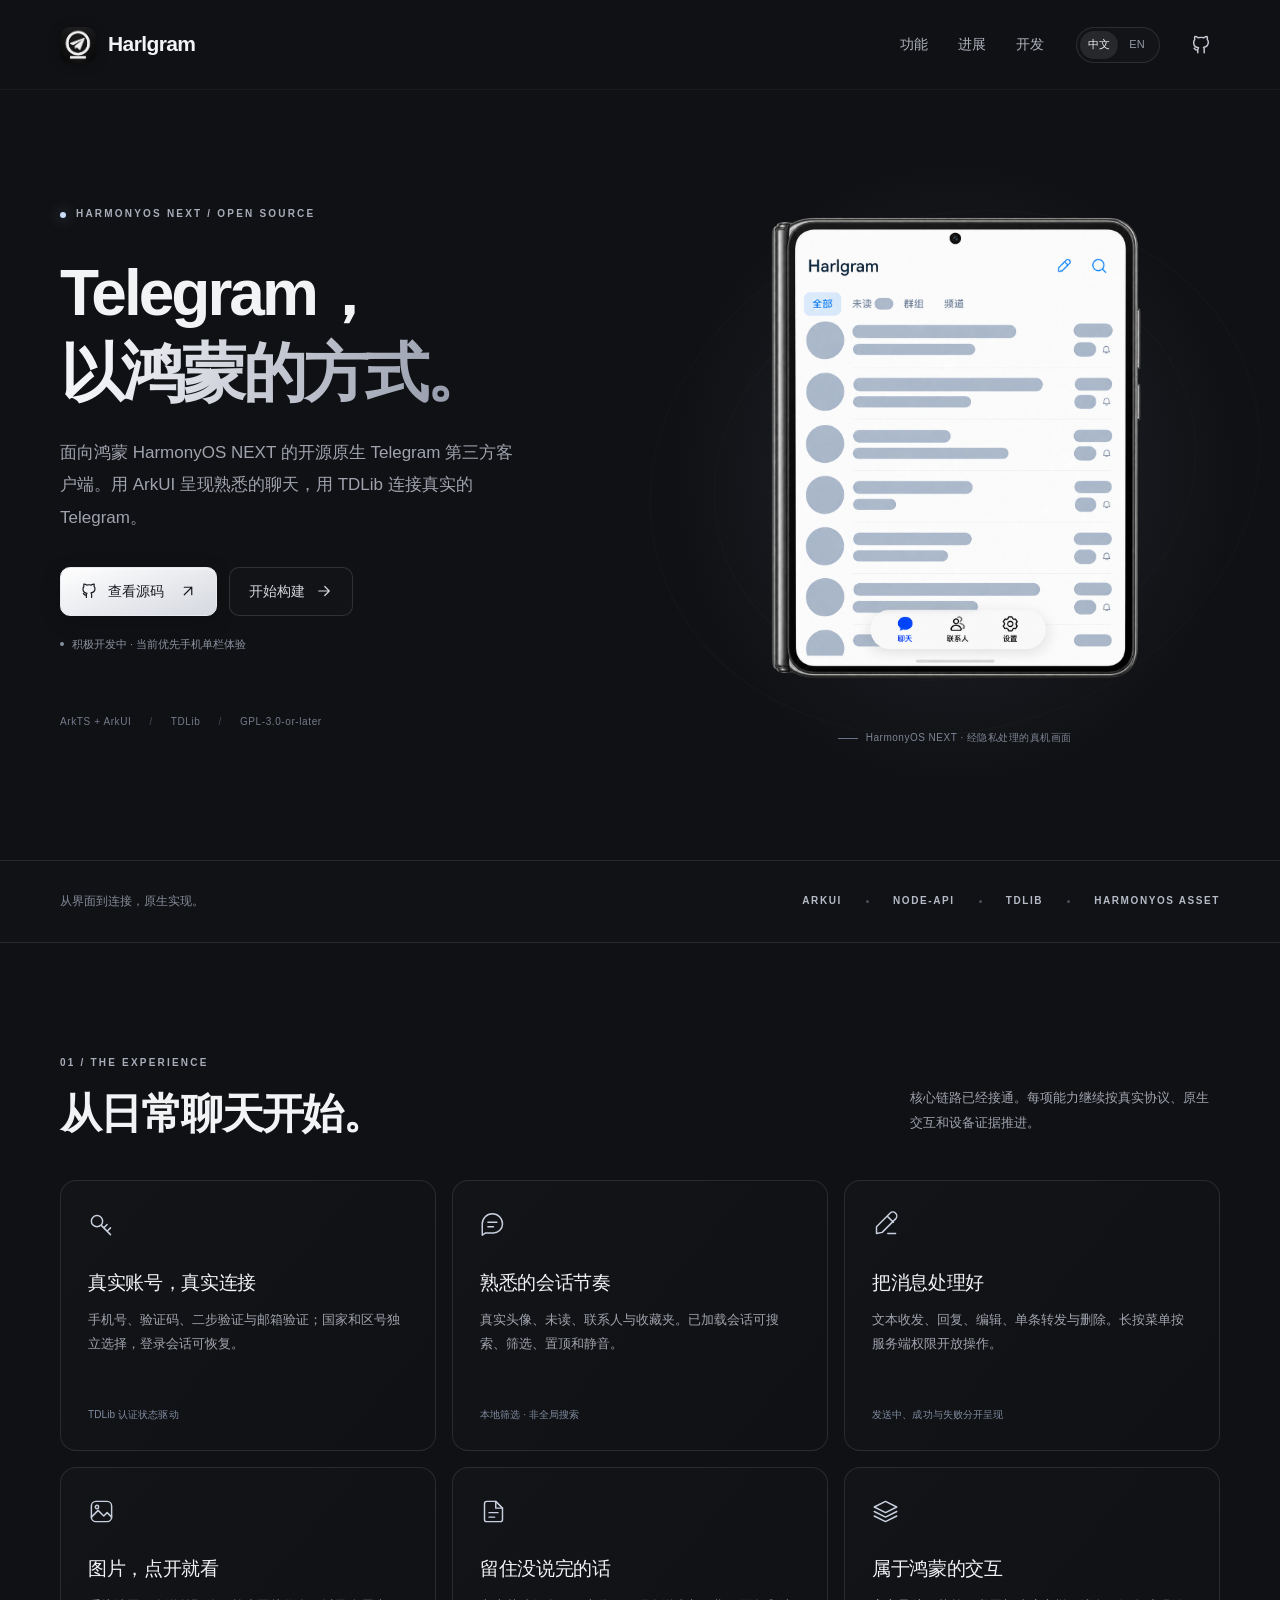
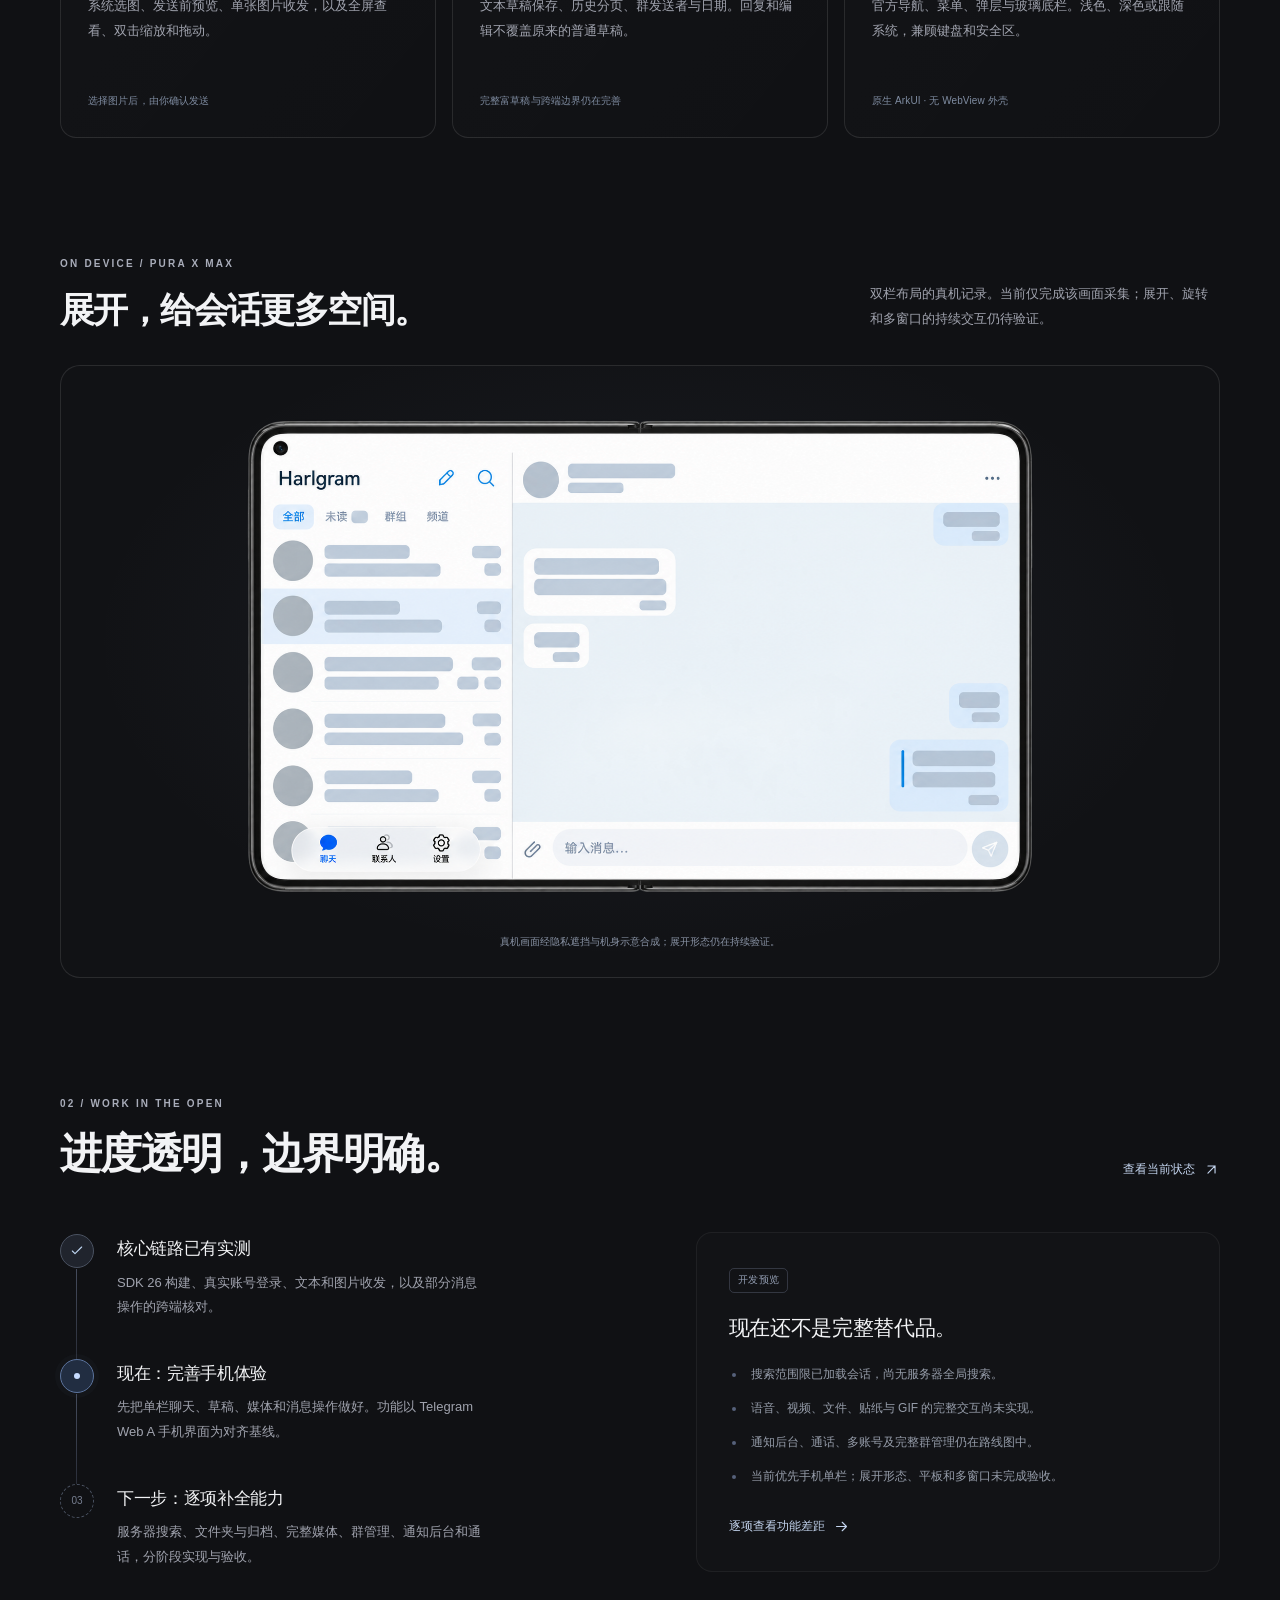
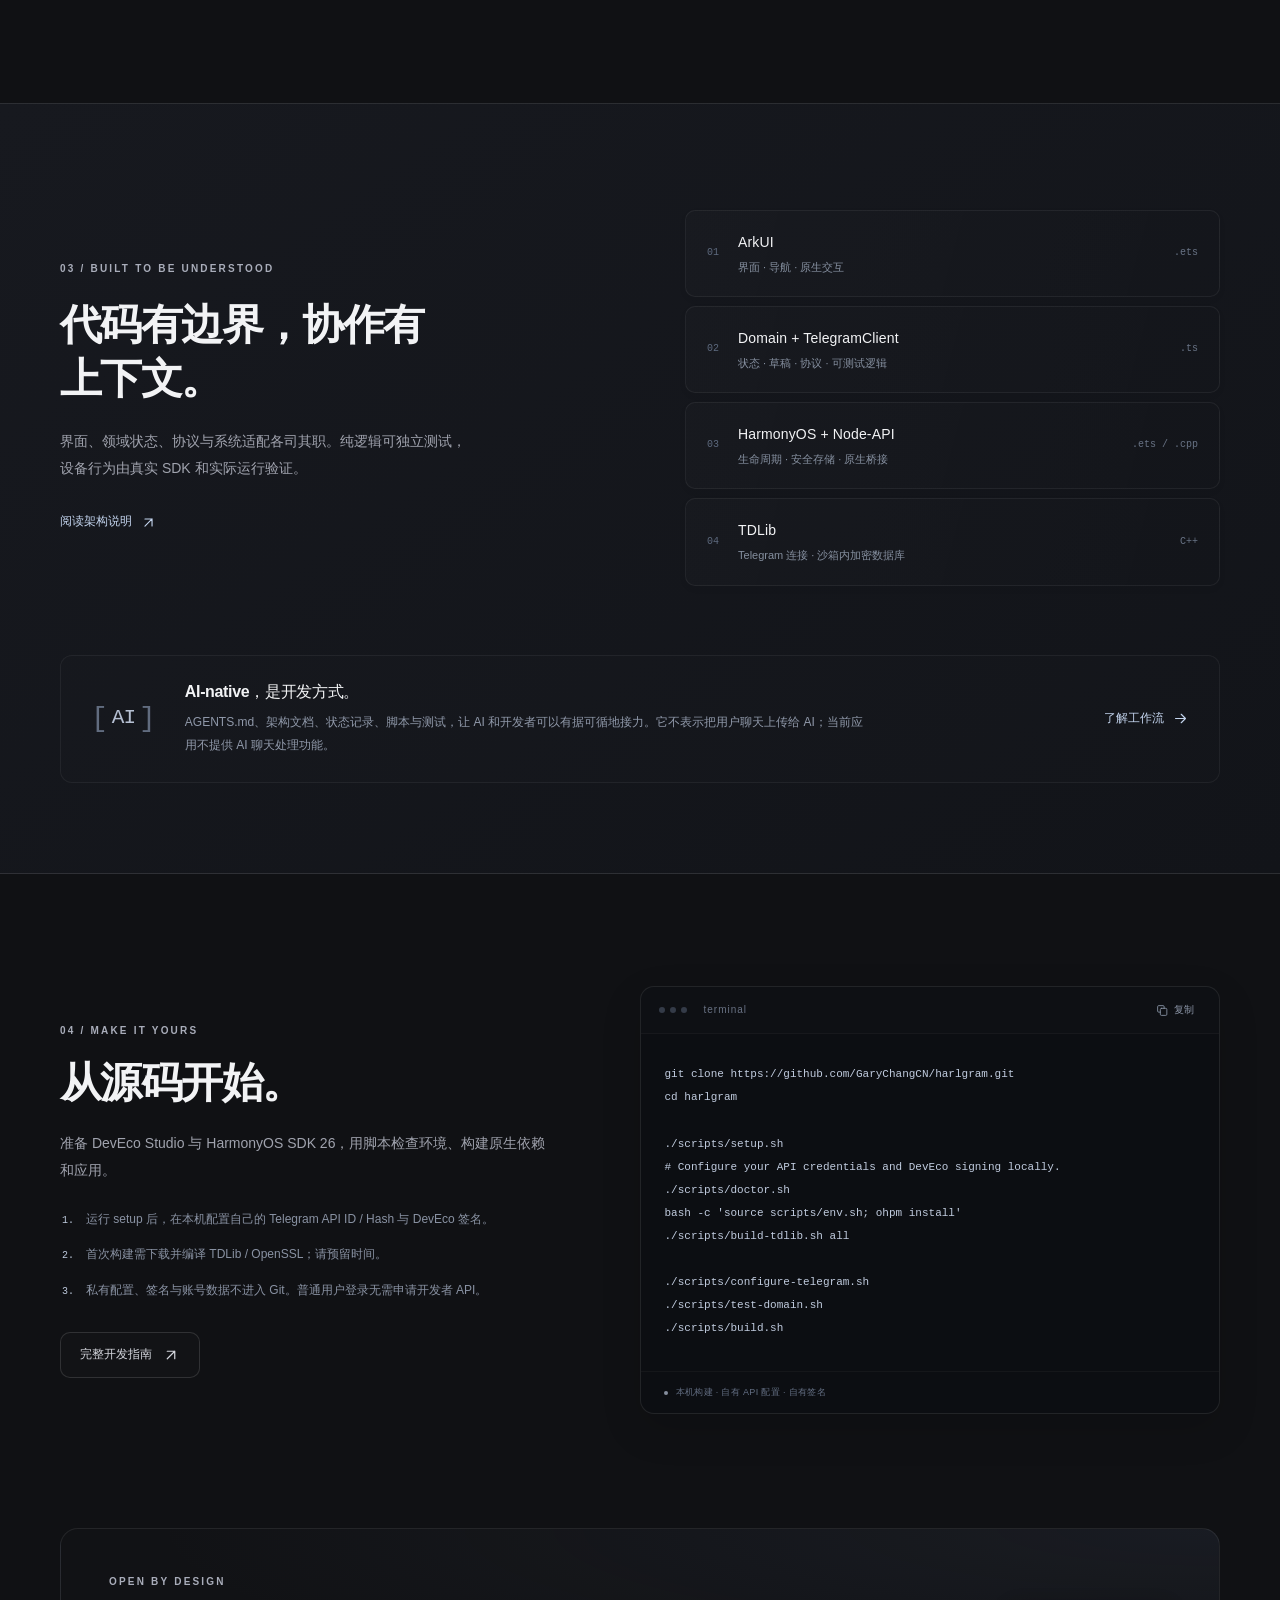
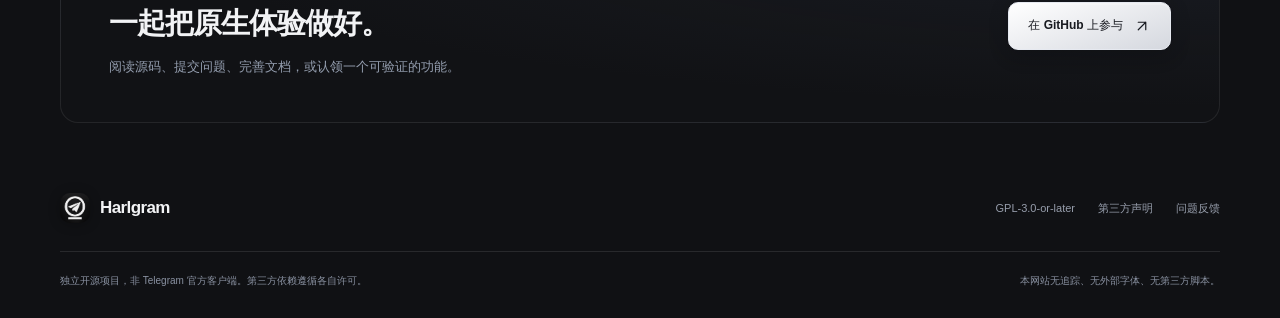
==== commit a8d34b78: "Improve project search descriptions and website metadata" ====
--- a/website/index.html
+++ b/website/index.html
@@ -4,14 +4,15 @@
   <meta charset="utf-8">
   <meta name="viewport" content="width=device-width, initial-scale=1">
   <meta name="theme-color" content="#101114">
-  <meta name="description" content="Harlgram：面向 HarmonyOS NEXT 的开源原生 Telegram 第三方客户端。ArkUI、TDLib，以及可接力的 AI-native 开发工作流。">
+  <meta name="description" content="Harlgram 是开源的鸿蒙 HarmonyOS NEXT 原生 Telegram 第三方客户端，基于 ArkUI + TDLib，持续开发中。查看功能进度、界面预览和源码构建指南。">
   <meta property="og:type" content="website">
-  <meta property="og:title" content="Harlgram — Telegram，以鸿蒙的方式。">
-  <meta property="og:description" content="面向 HarmonyOS NEXT 的开源原生 Telegram 第三方客户端。">
+  <meta property="og:title" content="Harlgram｜鸿蒙 HarmonyOS NEXT 原生 Telegram 客户端">
+  <meta property="og:description" content="Harlgram 是开源的鸿蒙 HarmonyOS NEXT 原生 Telegram 第三方客户端，基于 ArkUI + TDLib，持续开发中。查看功能进度、界面预览和源码构建指南。">
   <meta property="og:url" content="https://garychangcn.github.io/harlgram/">
   <meta property="og:image" content="https://garychangcn.github.io/harlgram/assets/icon.png">
-  <title>Harlgram — Telegram，以鸿蒙的方式。</title>
+  <title>Harlgram｜鸿蒙 HarmonyOS NEXT 原生 Telegram 客户端</title>
   <link rel="canonical" href="https://garychangcn.github.io/harlgram/">
+  <link rel="sitemap" type="application/xml" href="https://garychangcn.github.io/harlgram/sitemap.xml">
   <link rel="icon" href="assets/icon.png" type="image/png">
   <link rel="stylesheet" href="styles.css">
   <script src="app.js" defer></script>
@@ -55,7 +56,7 @@
       <div class="hero-copy">
         <p class="eyebrow"><span class="status-dot"></span> HARMONYOS NEXT / OPEN SOURCE</p>
         <h1 id="hero-title"><span data-i18n="hero.title1">Telegram，</span><br><span class="silver-text" data-i18n="hero.title2">以鸿蒙的方式。</span></h1>
-        <p class="hero-description" data-i18n="hero.description">为 HarmonyOS NEXT 而写的原生第三方客户端。用 ArkUI 呈现熟悉的聊天，用 TDLib 连接真实的 Telegram。</p>
+        <p class="hero-description" data-i18n="hero.description">面向鸿蒙 HarmonyOS NEXT 的开源原生 Telegram 第三方客户端。用 ArkUI 呈现熟悉的聊天，用 TDLib 连接真实的 Telegram。</p>
         <div class="hero-actions">
           <a class="button button-primary" href="https://github.com/GaryChangCN/harlgram"><svg><use href="#github"/></svg><span data-i18n="hero.source">查看源码</span><svg class="button-arrow"><use href="#external"/></svg></a>
           <a class="button button-secondary" href="#develop"><span data-i18n="hero.build">开始构建</span><svg><use href="#arrow"/></svg></a>
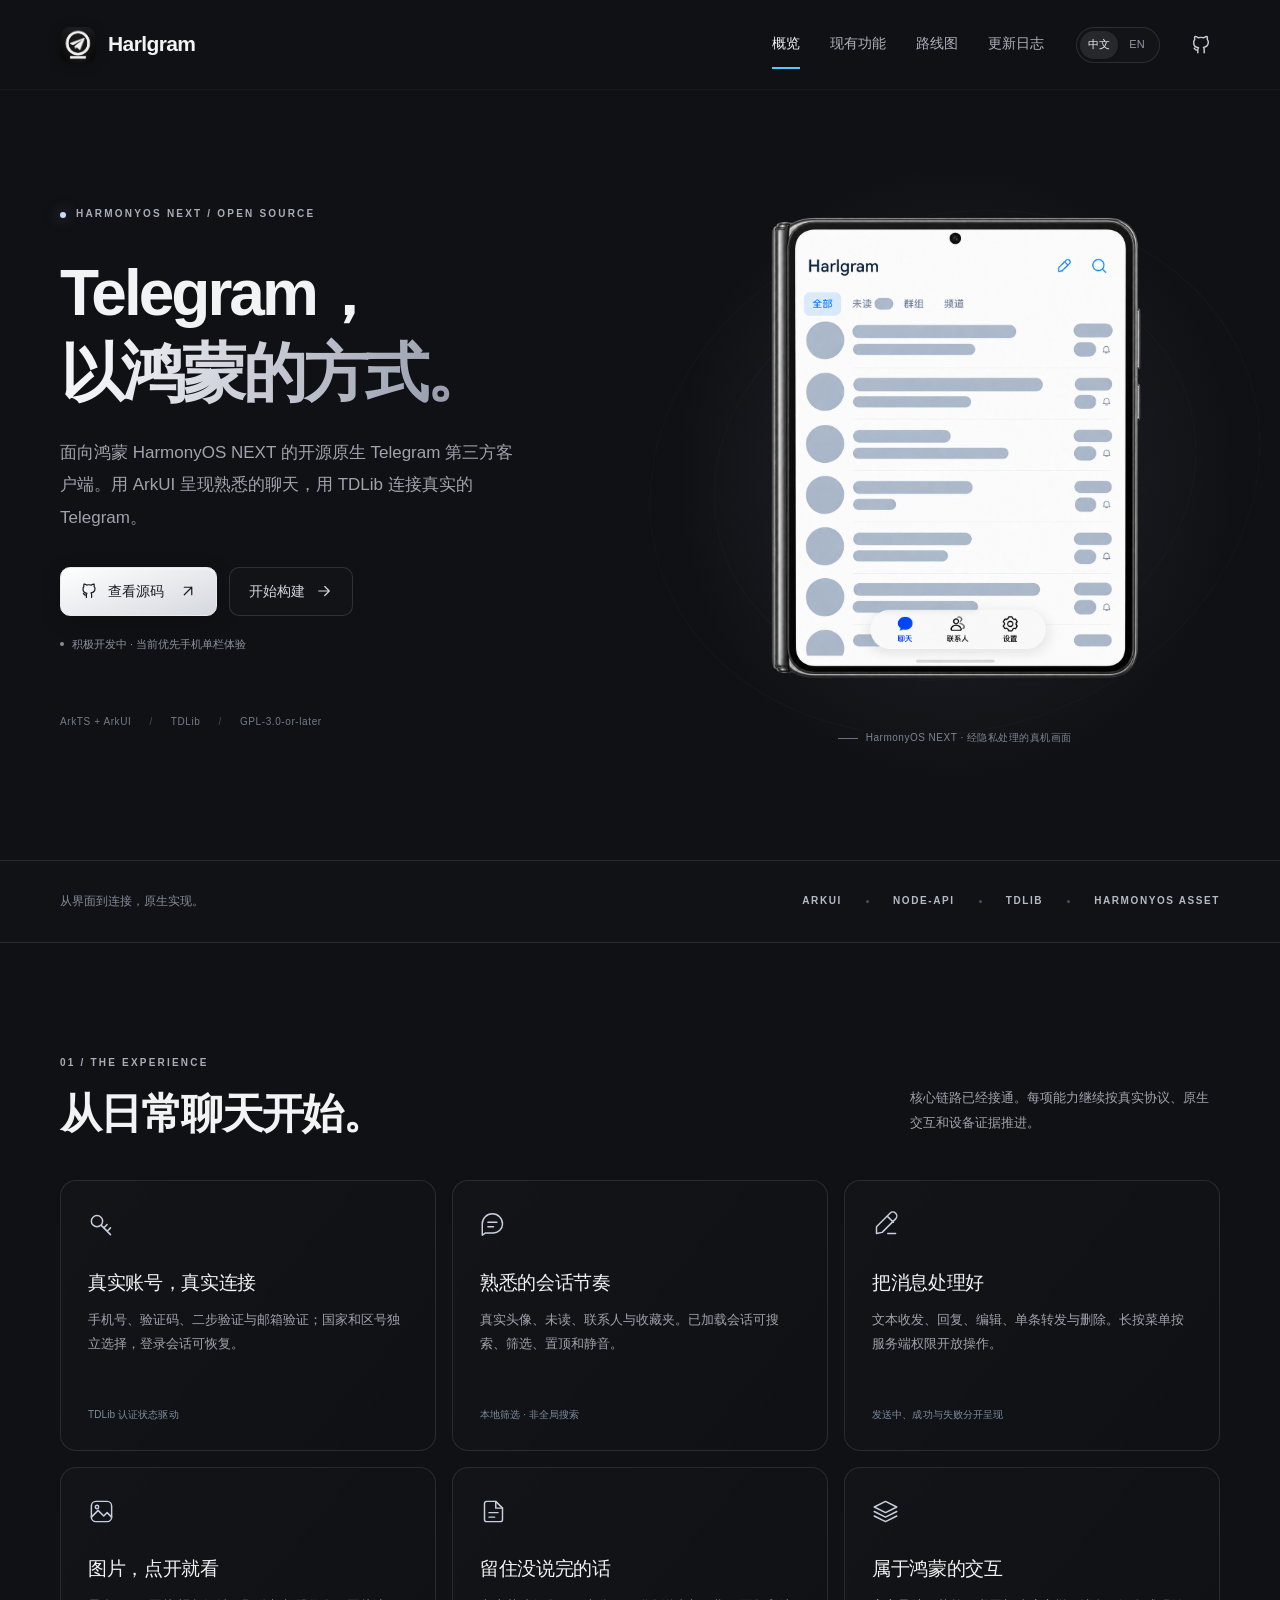
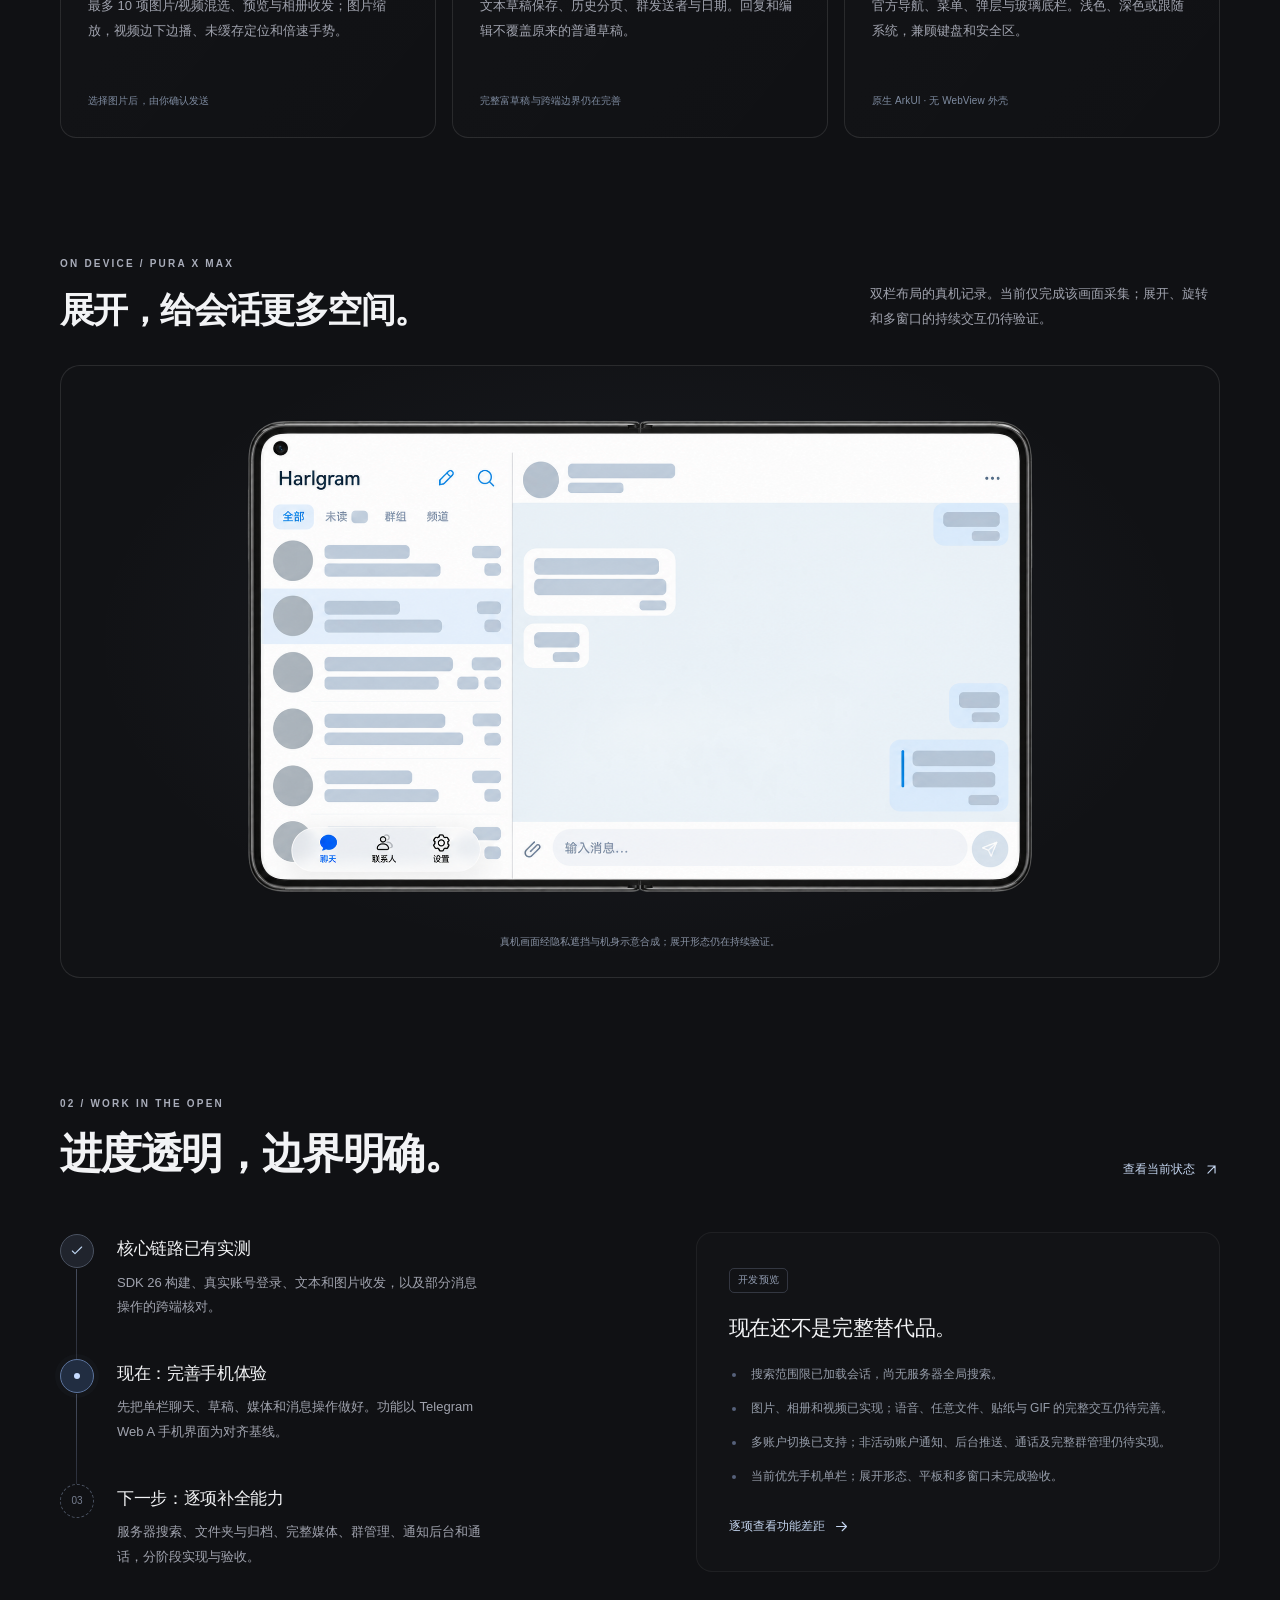
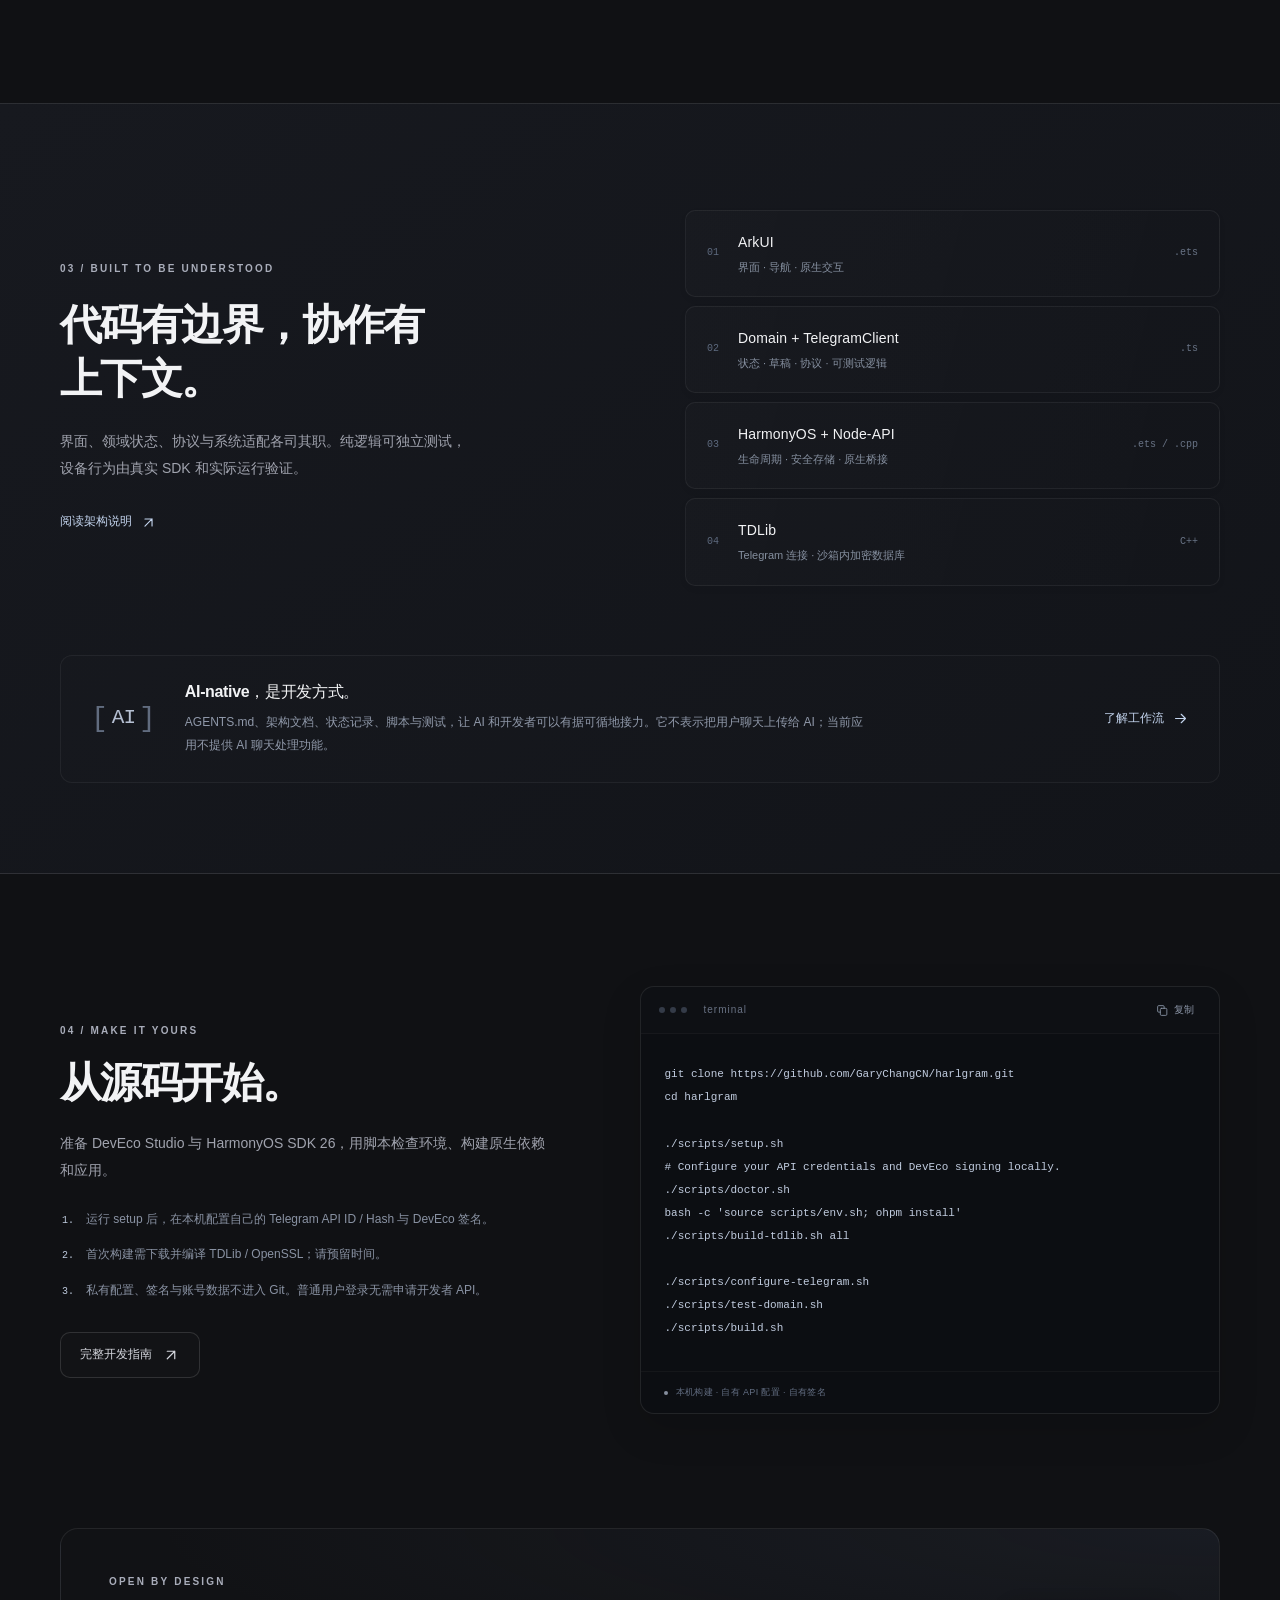
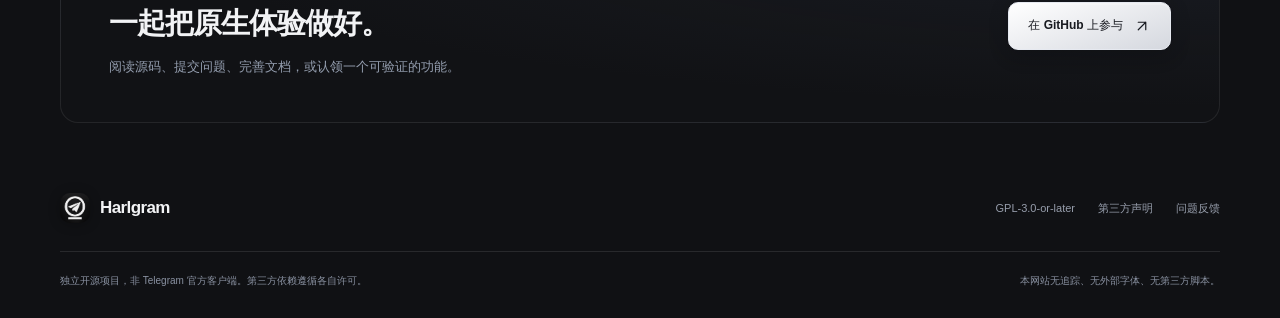
==== commit 17139e13: "feat: add multi-account media and storage with bilingual progress pages" ====
--- a/website/index.html
+++ b/website/index.html
@@ -36,10 +36,11 @@
   <header class="site-header">
     <div class="container header-inner">
       <a class="brand" href="#" aria-label="Harlgram"><img src="assets/icon.png" width="36" height="36" alt=""><span>Harlgram</span></a>
-      <nav class="main-nav" aria-label="主导航" data-i18n-aria="navigation">
-        <a href="#features" data-i18n="nav.features">功能</a>
-        <a href="#progress" data-i18n="nav.progress">进展</a>
-        <a href="#develop" data-i18n="nav.develop">开发</a>
+      <nav class="main-nav" aria-label="项目导航" data-i18n-aria="navigation">
+        <a href="index.html" data-i18n="nav.home" aria-current="page">概览</a>
+        <a href="features.html" data-i18n="nav.features">现有功能</a>
+        <a href="roadmap.html" data-i18n="nav.roadmap">路线图</a>
+        <a href="changelog.html" data-i18n="nav.changelog">更新日志</a>
       </nav>
       <div class="header-actions">
         <div class="language-switch" role="group" aria-label="语言 / Language">
@@ -81,7 +82,7 @@
         <article class="feature-card"><svg class="feature-icon"><use href="#key"/></svg><h3 data-i18n="feature.auth.title">真实账号，真实连接</h3><p data-i18n="feature.auth.text">手机号、验证码、二步验证与邮箱验证；国家和区号独立选择，登录会话可恢复。</p><span class="feature-detail" data-i18n="feature.auth.detail">TDLib 认证状态驱动</span></article>
         <article class="feature-card"><svg class="feature-icon"><use href="#chat"/></svg><h3 data-i18n="feature.chats.title">熟悉的会话节奏</h3><p data-i18n="feature.chats.text">真实头像、未读、联系人与收藏夹。已加载会话可搜索、筛选、置顶和静音。</p><span class="feature-detail" data-i18n="feature.chats.detail">本地筛选 · 非全局搜索</span></article>
         <article class="feature-card"><svg class="feature-icon"><use href="#edit"/></svg><h3 data-i18n="feature.messages.title">把消息处理好</h3><p data-i18n="feature.messages.text">文本收发、回复、编辑、单条转发与删除。长按菜单按服务端权限开放操作。</p><span class="feature-detail" data-i18n="feature.messages.detail">发送中、成功与失败分开呈现</span></article>
-        <article class="feature-card"><svg class="feature-icon"><use href="#photo"/></svg><h3 data-i18n="feature.photos.title">图片，点开就看</h3><p data-i18n="feature.photos.text">系统选图、发送前预览、单张图片收发，以及全屏查看、双击缩放和拖动。</p><span class="feature-detail" data-i18n="feature.photos.detail">选择图片后，由你确认发送</span></article>
+        <article class="feature-card"><svg class="feature-icon"><use href="#photo"/></svg><h3 data-i18n="feature.photos.title">图片，点开就看</h3><p data-i18n="feature.photos.text">最多 10 项图片/视频混选、预览与相册收发；图片缩放，视频边下边播、未缓存定位和倍速手势。</p><span class="feature-detail" data-i18n="feature.photos.detail">选择图片后，由你确认发送</span></article>
         <article class="feature-card"><svg class="feature-icon"><use href="#draft"/></svg><h3 data-i18n="feature.drafts.title">留住没说完的话</h3><p data-i18n="feature.drafts.text">文本草稿保存、历史分页、群发送者与日期。回复和编辑不覆盖原来的普通草稿。</p><span class="feature-detail" data-i18n="feature.drafts.detail">完整富草稿与跨端边界仍在完善</span></article>
         <article class="feature-card"><svg class="feature-icon"><use href="#layers"/></svg><h3 data-i18n="feature.native.title">属于鸿蒙的交互</h3><p data-i18n="feature.native.text">官方导航、菜单、弹层与玻璃底栏。浅色、深色或跟随系统，兼顾键盘和安全区。</p><span class="feature-detail" data-i18n="feature.native.detail">原生 ArkUI · 无 WebView 外壳</span></article>
       </div>
@@ -100,7 +101,7 @@
           <div class="milestone"><span class="milestone-marker marker-current"><span></span></span><div><h3 data-i18n="progress.two.title">现在：完善手机体验</h3><p data-i18n="progress.two.text">先把单栏聊天、草稿、媒体和消息操作做好。功能以 Telegram Web A 手机界面为对齐基线。</p></div></div>
           <div class="milestone"><span class="milestone-marker marker-next">03</span><div><h3 data-i18n="progress.three.title">下一步：逐项补全能力</h3><p data-i18n="progress.three.text">服务器搜索、文件夹与归档、完整媒体、群管理、通知后台和通话，分阶段实现与验收。</p></div></div>
         </div>
-        <aside class="limits-card"><span class="outline-tag" data-i18n="limits.badge">开发预览</span><h3 data-i18n="limits.title">现在还不是完整替代品。</h3><ul><li data-i18n="limits.search">搜索范围限已加载会话，尚无服务器全局搜索。</li><li data-i18n="limits.media">语音、视频、文件、贴纸与 GIF 的完整交互尚未实现。</li><li data-i18n="limits.platform">通知后台、通话、多账号及完整群管理仍在路线图中。</li><li data-i18n="limits.device">当前优先手机单栏；展开形态、平板和多窗口未完成验收。</li></ul><a class="text-link" href="https://github.com/GaryChangCN/harlgram/blob/main/docs/TELEGRAM_WEB_PARITY.md"><span data-i18n="limits.link">逐项查看功能差距</span><svg><use href="#arrow"/></svg></a></aside>
+        <aside class="limits-card"><span class="outline-tag" data-i18n="limits.badge">开发预览</span><h3 data-i18n="limits.title">现在还不是完整替代品。</h3><ul><li data-i18n="limits.search">搜索范围限已加载会话，尚无服务器全局搜索。</li><li data-i18n="limits.media">图片、相册和视频已实现；语音、任意文件、贴纸与 GIF 的完整交互仍待完善。</li><li data-i18n="limits.platform">多账户切换已支持；非活动账户通知、后台推送、通话及完整群管理仍待实现。</li><li data-i18n="limits.device">当前优先手机单栏；展开形态、平板和多窗口未完成验收。</li></ul><a class="text-link" href="https://github.com/GaryChangCN/harlgram/blob/main/docs/TELEGRAM_WEB_PARITY.md"><span data-i18n="limits.link">逐项查看功能差距</span><svg><use href="#arrow"/></svg></a></aside>
       </div>
     </section>
 
--- a/website/styles.css
+++ b/website/styles.css
@@ -1520,3 +1520,37 @@
     transform:none;
   }
 }
+
+/* Shared project navigation and source-generated documentation. */
+.main-nav a { white-space: nowrap; padding-block: 12px; border-bottom: 2px solid transparent; }
+.main-nav a[aria-current="page"] { color: var(--text, #f4f4f5); border-bottom-color: #55c7fa; }
+[hidden] { display: none !important; }
+.doc-layout { max-width: 1080px; padding-block: 64px 96px; }
+.doc-intro { margin-bottom: 40px; color: #a6a7b0; }
+.doc-content { color: #c7c8ce; font-size: 16px; line-height: 1.9; overflow-wrap: anywhere; }
+.doc-content h1 { font-size: clamp(32px, 5vw, 52px); color: #f5f5f7; line-height: 1.2; margin-bottom: 28px; }
+.doc-content h2 { font-size: 25px; color: #f5f5f7; margin-top: 48px; margin-bottom: 18px; }
+.doc-content h3 { font-size: 20px; color: #f5f5f7; margin-top: 30px; }
+.doc-content p, .doc-content ul { margin-block: 18px; }
+.doc-content ul { padding-left: 24px; }
+.doc-content li { margin-block: 10px; }
+.doc-content a { color: #64c9fa; text-decoration: underline; text-underline-offset: 3px; }
+.doc-content code { padding: 2px 5px; background: #22252d; border-radius: 4px; font-size: .88em; }
+.doc-table { overflow-x: auto; margin-block: 28px; border: 1px solid #30323c; border-radius: 14px; }
+.doc-content table { border-collapse: collapse; width: 100%; min-width: 680px; font-size: 14px; }
+.doc-content th, .doc-content td { padding: 16px; text-align: left; border-bottom: 1px solid #30323c; vertical-align: top; min-width: 100px; }
+.doc-content th { background: #1b1d24; color: #f5f5f7; }
+.doc-content tr:last-child td { border-bottom: 0; }
+.doc-content strong { color: #f0f0f3; }
+@media (max-width: 760px) {
+  .site-header { height: auto; }
+  .header-inner { flex-wrap: wrap; gap: 12px; padding-top: 18px; }
+  .header-actions { margin-left: auto; }
+  .main-nav { display: flex; order: 3; width: 100%; margin: 0; gap: 28px; overflow-x: auto; padding-bottom: 2px; }
+  .doc-layout { padding-block: 40px 64px; }
+}
+
+.main-nav a:last-child, .main-nav a:nth-child(2) { display: inline-block; }
+.doc-content ol { padding-left: 24px; margin-block: 18px; }
+
+@media (max-width:760px) { .main-nav { font-size: 14px; gap: 24px; } }
